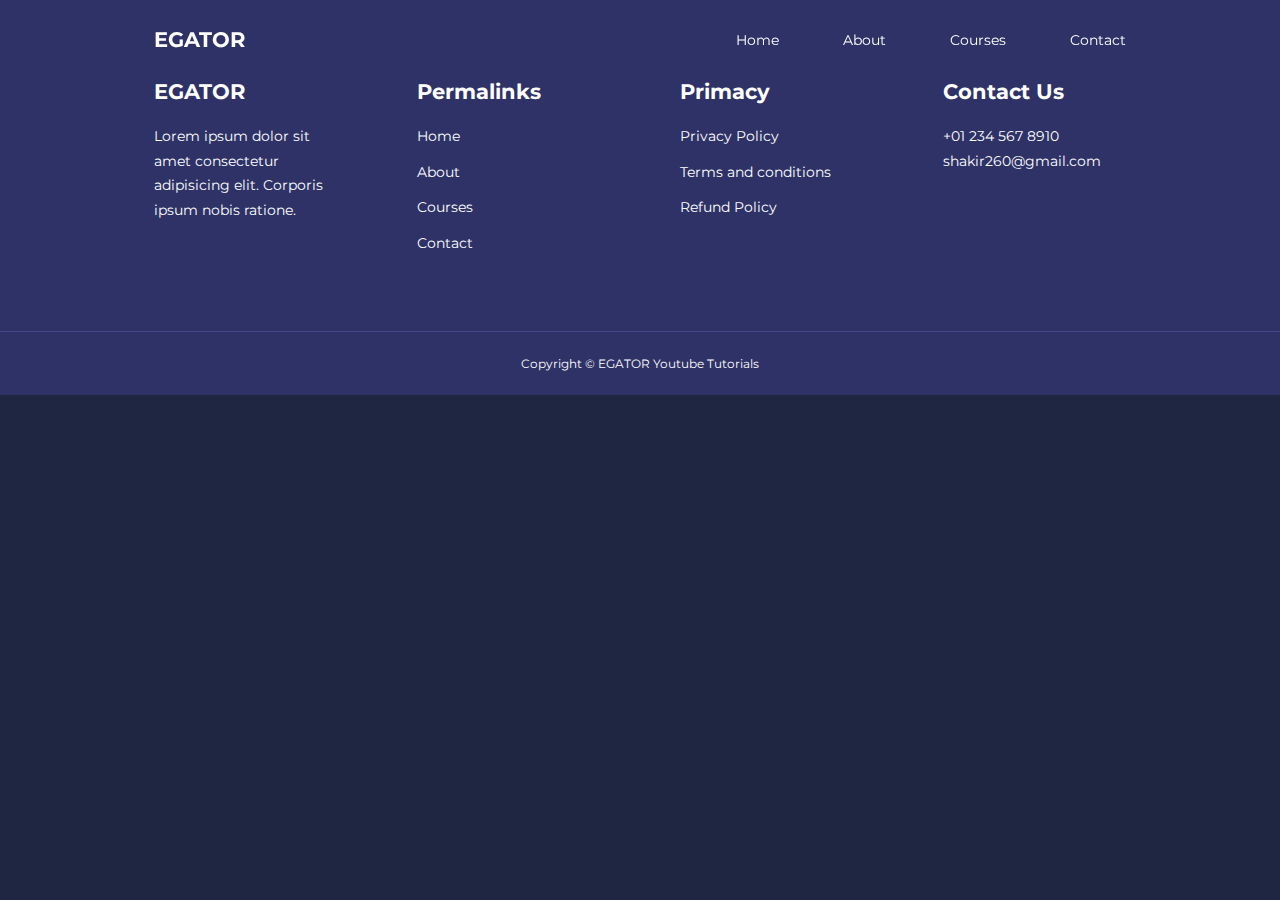
==== about.html @ 7351d36e "Education_website" ====
<!DOCTYPE html>
<html lang="en">
<head>
    <meta charset="UTF-8">
    <meta name="viewport" content="width=device-width, initial-scale=1.0">
    <title>Responsive Multipage Education Website Using HTML, CSS & JavaScript</title>

    <!-- custom css link -->
    <link rel="stylesheet" href="./css/style.css">

    <!-- ICONSCOUT CDN -->
    <link rel="stylesheet" href="https://unicons.iconscout.com/release/v4.0.8/css/line.css">
    
    <!-- Google fonts link -->
    <link rel="preconnect" href="https://fonts.googleapis.com">
    <link rel="preconnect" href="https://fonts.gstatic.com" crossorigin>
    <link href="https://fonts.googleapis.com/css2?family=Montserrat:wght@100..900&display=swap" rel="stylesheet">

</head>
<body>

    <!-- Navbar -->
    <nav>
        <div class="container nav__container">
            <a href="index.html"><h4>EGATOR</h4></a>
            <ul class="nav__menu">
                <li><a href="index.html">Home</a></li>
                <li><a href="about.html">About</a></li>
                <li><a href="courses.html">Courses</a></li>
                <li><a href="contact.html">Contact</a></li>
            </ul>
            <button id="open-menu-btn"><i class="uil uil-bars"></i></button>
            <button id="close-menu-btn"><i class="uil uil-multiply"></i></button>
        </div>
    </nav>


    <!-- Footer -->
    <footer>
        <div class="container footer__container">
            <div class="footer__1">
                <a href="index.html" class="footer__logo"><h4>EGATOR</h4></a>
                <p>
                    Lorem ipsum dolor sit amet consectetur adipisicing elit. Corporis ipsum nobis ratione.
                </p>
            </div>

            <div class="footer__2">
                <h4>Permalinks</h4>
                <ul class="permalinks">
                    <li><a href="index.html">Home</a></li>
                    <li><a href="about.html">About</a></li>
                    <li><a href="courses.html">Courses</a></li>
                    <li><a href="contact.html">Contact</a></li>
                </ul>
            </div>

            <div class="footer__3">
                <h4>Primacy</h4>
                <ul class="privacy">
                    <li><a href="#">Privacy Policy</a></li>
                    <li><a href="#">Terms and conditions</a></li>
                    <li><a href="#">Refund Policy</a></li>
                </ul>
            </div>

            <div class="footer__4">
                <h4>Contact Us</h4>
                <div>
                    <p>+01 234 567 8910</p>
                    <p>shakir260@gmail.com</p>
                </div>

                <ul class="footer__socials">
                    <li>
                        <a href="#"><i class="uil uil-facebook-f"></i></a>
                    </li>
                    <li>
                        <a href="#"><i class="uil uil-instagram-alt"></i></a>
                    </li>
                    <li>
                        <a href="#"><i class="uil uil-twitter"></i></a>
                    </li>
                    <li>
                        <a href="#"><i class="uil uil-linkedin-alt"></i></a>
                    </li>
                </ul>
            </div>
        </div>
        <div class="footer__copyright">
            <small>Copyright &copy; EGATOR Youtube Tutorials</small>
        </div>
    </footer>


    <!-- custom javascript link -->
    <script src="script.js"></script>

</body>
</html>
---- css/style.css ----
*{
    margin: 0;
    padding: 0;
    border: 0;
    outline: 0;
    text-decoration: none;
    list-style: none;
    box-sizing: border-box;
}

:root{
    --color-primary: #6c63ff;
    --color-success: #00bf8e;
    --color-warning: #f7c94b;
    --color-danger: #f75842;
    --color-danger-variant: rgba(247, 88, 66, 0.4);
    --color-white: #fff;
    --color-light: rgba(255, 255, 255, 0.7);
    --color-black: #000;
    --color-bg: #1f2641;
    --color-bg1: #2e3267;
    --color-bg2: #424890;

    --container-width-lg: 76%;   
    --container-width-md: 90%;   
    --container-width-sm: 94%;   

    --transition: all 400ms ease;
}

body{
    font-family: "Montserrat", sans-serif;
    line-height: 1.7;
    color: var(--color-white);
    background: var(--color-bg);
}

.container{
    width: var(--container-width-lg);
    margin: 0 auto;
}

section{
    padding: 6rem 0;
}

section h2{
    text-align: center;
    margin-bottom: 4rem;
}

h1,
h2,
h3,
h4,
h5{
   line-height: 1.2;
}

h1{
    font-size: 2.4rem;
}

h2{
    font-size: 2rem;
}

h3{
    font-size: 1.6rem;
}

h4{
    font-size: 1.3rem;
}

a{
    color: var(--color-white);
}

img{
    width: 100%;
    display: block;
    object-fit: cover;
}

.btn{
    display: inline-block;
    background: var(--color-white);
    color: var(--color-black);
    padding: 1rem 2rem;
    border: 1px solid transparent;
    font-weight: 500;
    transition: var(--transition);
}

.btn:hover{
    background: transparent;
    color: var(--color-white);
    border-color: var(--color-white);
}

.btn-primary{
    background: var(--color-danger);
    color: var(--color-white);
}


/* Navbar */
nav{
    background-color: transparent;
    width: 100vw;
    height: 5rem;
    position: fixed;
    top: 0;
    z-index: 11;
}

/* change navbar styles on scroll using javascript */
.window-scroll{
    background: var(--color-primary);
    box-shadow: 0 1rem 2rem rgba(0, 0, 0, 0.2);
}

.nav__container{
    height: 100%;
    display: flex;
    justify-content: space-between;
    align-items: center;
}

nav button{
    display: none;
}

.nav__menu{
    display: flex;
    align-items: center;
    gap: 4rem;
}

.nav__menu a{
    font-size: 0.9rem;
    transition: var(--transition);
}

.nav__menu a:hover{
    color: var(--color-bg2);
}


/* Header */
header{
    position: relative;
    top: 5rem;
    overflow: hidden;
    height: 70vh;
    margin-bottom: 5rem;
}

.header__container{
    display: grid;
    grid-template-columns: 1fr 1fr;
    align-items: center;
    gap: 5rem;
    height: 100%;
}

.header__left p{
    margin: 1rem 0 2.4rem;
}


/* Categories */
.categories{
    background: var(--color-bg1);
    height: 32rem;
}

.categories h1{
    line-height: 1;
    margin-bottom: 3rem;
}

.categories__container{
    display: grid;
    grid-template-columns: 40% 60%;
}

.categories__left{
    margin-right: 2.5rem;
}

.categories__left p{
    margin: 1rem 0 3rem;
}

.categories__right{
    display: grid;
    grid-template-columns: repeat(3, 1fr);
    gap: 1.2rem;
}

.category{
    background: var(--color-bg2);
    padding: 2rem;
    border-radius: 2rem;
    transition: var(--transition);
}

.category:hover{
    box-shadow: 0 3rem 3rem rgba(0, 0, 0, 0.3);
    z-index: 1;
}

.category:nth-child(2) .category__icon{
    background: var(--color-danger);
}
.category:nth-child(3) .category__icon{
    background: var(--color-success);
}
.category:nth-child(4) .category__icon{
    background: var(--color-warning);
}
.category:nth-child(5) .category__icon{
    background: var(--color-success);
}

.category__icon{
    background: var(--color-primary);
    padding: 0.7rem;
    border-radius: 0.9rem;
}

.category h5{
    margin: 2rem 0 1rem;
}

.category p{
    font-size: 0.85rem;
}


/* Popular Courses */
.courses{
    margin-top: 10rem;
}

.courses__container{
    display: grid;
    grid-template-columns: repeat(3, 1fr);
    gap: 2rem;
}

.course{
    background: var(--color-bg1);
    text-align: center;
    border: 1px solid transparent;
    transition: var(--transition);
}

.course:hover{
    background: transparent;
    border-color: var(--color-primary);
}

.course__info{
    padding: 2rem;
}

.course__info p{
    margin: 1.2rem 0 2rem;
    font-size: 0.9rem;
}


/* FAQs */
.faqs{
    background: var(--color-bg1);
    box-shadow: inset 0 0 3rem rgba(0, 0, 0, 0.5);
}

.faqs__container{
    display: grid;
    grid-template-columns: 1fr 1fr;
    gap: 1rem;
}

.faq{
    padding: 2rem;
    display: flex;
    align-items: center;
    gap: 1.4rem;
    height: fit-content;
    background: var(--color-primary);
    cursor: pointer;
}

.faq h4{
    font-size: 1rem;
    line-height: 2.2;
}

.faq_icon{
    align-self: flex-start;
    font-size: 1.2rem;
}

.faq p{
    margin-top: 0.8rem;
    display: none;
}

.faq.open p{
    display: block;
}


/* Testimonials */
.testimonials__container{
    overflow-x: hidden;
    position: relative;
    margin-bottom: 5rem;
}

.testimonial{
    padding-top: 2rem;
}

.avatar{
    width: 6rem;
    height: 6rem;
    border-radius: 50%;
    overflow: hidden;
    margin: 0 auto 1rem;
    border: 1rem solid var(--color-bg1);
}

.testimonial__info{
    text-align: center;
}

.testimonial__body{
    background: var(--color-primary);
    padding: 2rem;
    margin-top: 3rem;
    position: relative;
}

.testimonial__body::before{
    content: "";
    display: block;
    background: linear-gradient(135deg, transparent, var(--color-primary), var(--color-primary), var(--color-primary));
    width: 3rem;
    height: 3rem;
    position: absolute;
    left: 50%;
    top: -1.5rem;
    transform: rotate(45deg);
}


/* Footer */
footer{
    background: var(--color-bg1);
    padding-top: 5rem;
    font-size: 0.9rem;
}

.footer__container{
    display: grid;
    grid-template-columns: repeat(4, 1fr);
    gap: 5rem;
}

.footer__container > div h4{
    margin-bottom: 1.2rem;
}

.footer__1 p{
    margin: 0 0 2rem;
}

footer ul li{
    margin-bottom: 0.7rem;
}

footer ul li a:hover{
    text-decoration: underline;
}

.footer__socials{
    display: flex;
    gap: 1rem;
    font-size: 1.2rem;
    margin-top: 2rem;
}

.footer__copyright{
    text-align: center;
    margin-top: 4rem;
    padding: 1.2rem 0;
    border-top: 1px solid var(--color-bg2);
}


/* Media Queries (Tablets) */
@media screen and (max-width: 1024px){
    .container{
        width: var(--container-width-md);
    }

    h1{
        font-size: 2.2rem;
    }

    h2{
        font-size: 1.7rem;
    }

    h3{
        font-size: 1.4rem;
    }

    h4{
        font-size: 1.2rem;
    }

    /* Navbar */
    nav button{
        display: inline-block;
        background: transparent;
        font-size: 1.8rem;
        color: var(--color-white);
        cursor: pointer;
    }

    nav button#close-menu-btn{
        display: none;
    }

    .nav__menu{
        position: fixed;
        top: 5rem;
        right: 5%;
        height: fit-content;
        width: 18rem;
        flex-direction: column;
        gap: 0;
        display: none;
    }

    .nav__menu li{
        width: 100%;
        height: 5.8rem;
        animation: animateNavItems 400ms linear forwards;
        transform-origin: top right;
        opacity: 0;
    }

    .nav__menu li:nth-child(2){
        animation-delay: 200ms;
    }
    .nav__menu li:nth-child(3){
        animation-delay: 400ms;
    }
    .nav__menu li:nth-child(4){
        animation-delay: 600ms;
    }

    @keyframes animateNavItems {    
        0%{
            transform: rotateZ(-90deg) rotateX(90deg) scale(0.1);
        }    
        100%{
            transform: rotateZ(0) rotateX() scale(1);
            opacity: 1;
        }
    }

    .nav__menu li a{
        background: var(--color-primary);
        box-shadow: -4rem 6rem 10rem rgba(0, 0, 0, 0.6);
        width: 100%;
        height: 100%;
        display: grid;
        place-items: center;
    }

    .nav__menu li a:hover{
        background: var(--color-bg2);
        color: var(--color-white);
    }

    /* Header */
    header{
        height: 52vh;
        margin-bottom: 4rem;
    }

    .header__container{
        gap: 0;
        padding-bottom: 3rem;
    }

    /* Categories */
    .categories{
        height: auto;
    }

    .categories__container{
        grid-template-columns: 1fr;
        gap: 3rem;
    }

    .categories__left{
        margin-right: 0;
    }

    /* Popular Courses */
    .courses{
        margin-top: 0;
    }

    .courses__container{
        grid-template-columns: 1fr 1fr;
    }

    /* Popular Courses */
    .faqs__container{
        grid-template-columns: 1fr;
    }

    .faq{
        padding: 1.5rem;
    }

    /* Footer */
    .footer__container{
        grid-template-columns: 1fr 1fr;
    }
}

/* Media Queries (Phones) */
@media screen and (max-width: 600px){
    .container{
        width: var(--container-width-sm);
    }

    /* Navbar */
    .nav__menu{
        right: 3%;
    }

    /* Header */
    header{
        height: 100vh;
    }
    
    .header__container{
        grid-template-columns: 1fr;
        text-align: center;
        margin-top: 0;
    }

    .header__left p{
        margin-bottom: 1.3rem;
    }

    /* Categories */
    .categories__right{
        grid-template-columns: 1fr 1fr;
        gap: 0.7rem;
    }

    .category{
        padding: 1rem;
        border-radius: 1rem;
    }

    .category__icon{
        margin-top: 4px;
        display: inline-block;
    }

    /* Popular Courses */
    .courses__container{
        grid-template-columns: 1fr;
    }

    /* Testimonials */
    .testimonial__body{
        padding: 1.2rem;
    }

    /* Footer */
    .footer__container{
        grid-template-columns: 1fr;
        text-align: center;
        gap: 2rem;
    }

    .footer__1 p{
        margin: 1rem auto;
    }

    .footer__socials{
        justify-content: center;
    }
}
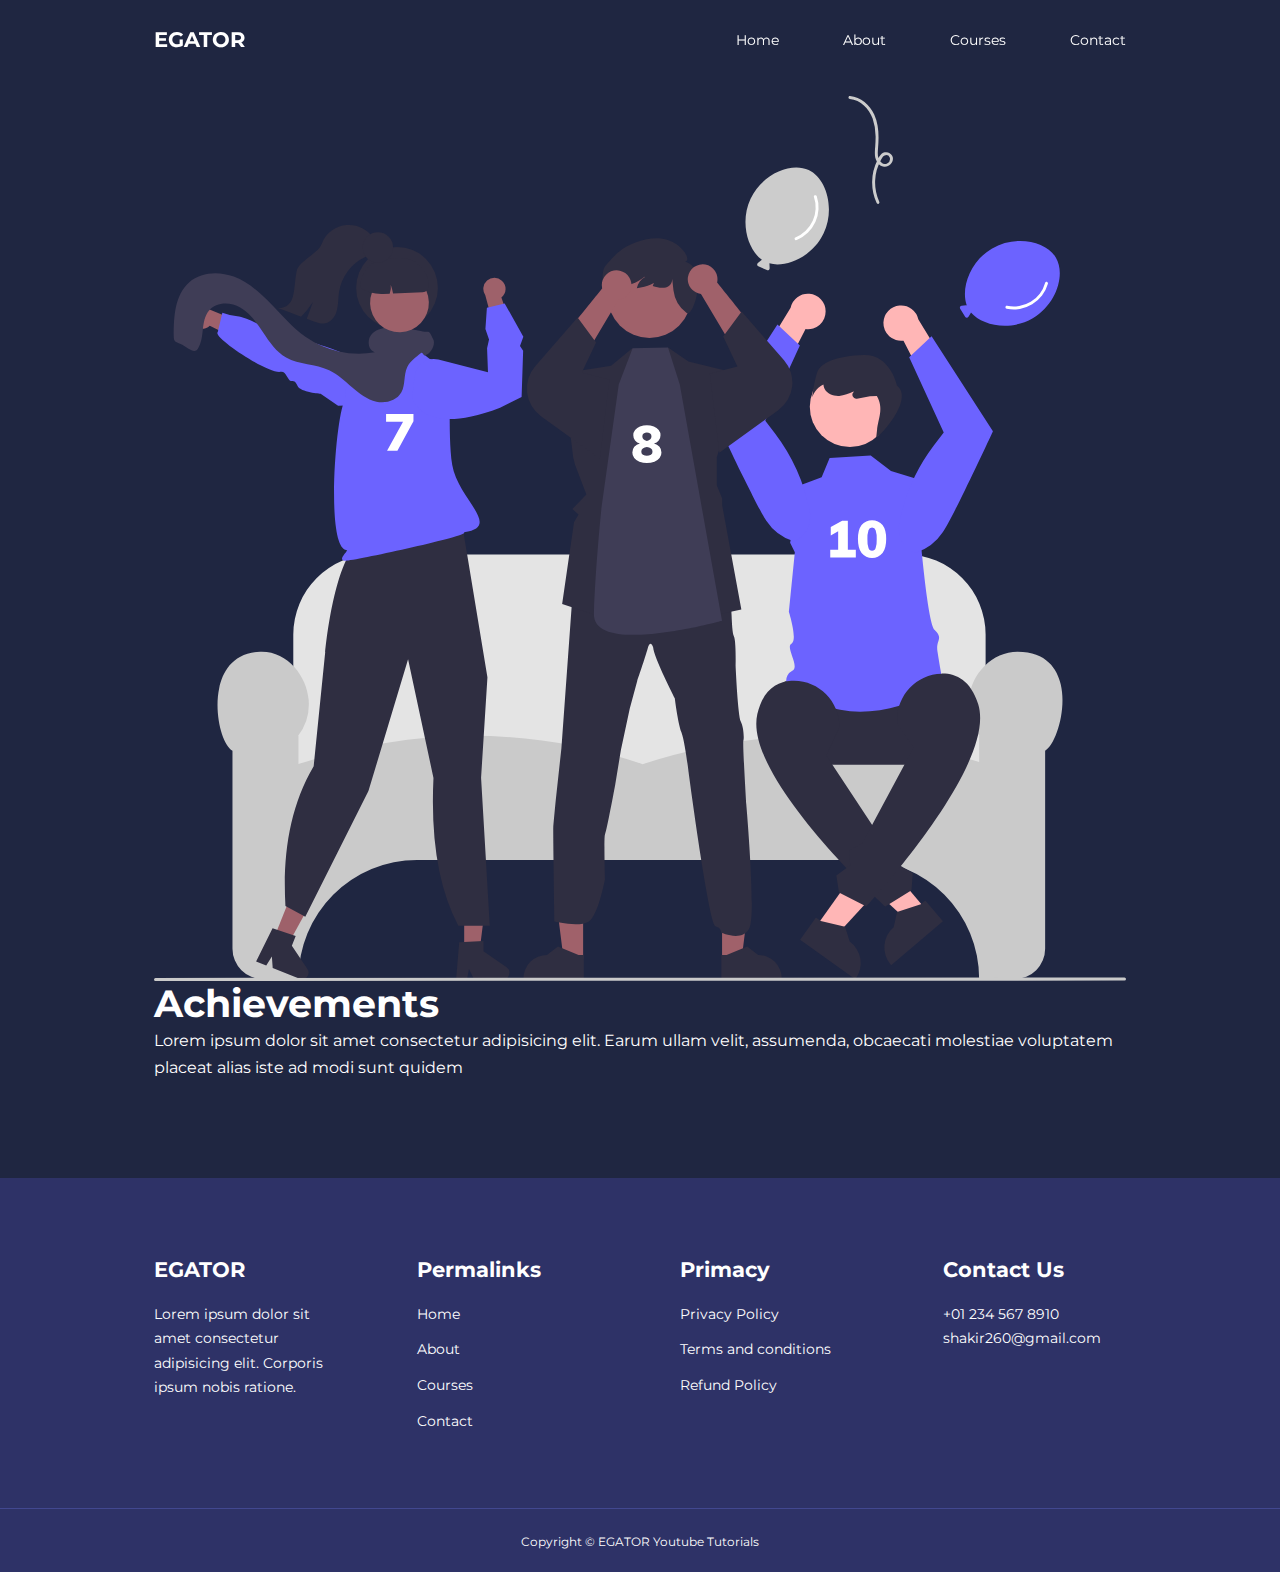
==== commit 4f22b1e7: "Education_website" ====
--- a/about.html
+++ b/about.html
@@ -34,6 +34,24 @@
         </div>
     </nav>
 
+    <!-- About-Achievements -->
+    <section class="about__achievements">
+        <div class="container about__achievements-container">
+            <div class="about__achievements-left">
+                <img src="./images/about achievements.svg">
+            </div>
+
+            <div class="about__achievements-right">
+                <h1>Achievements</h1>
+                <p>
+                    Lorem ipsum dolor sit amet consectetur adipisicing
+                    elit. Earum ullam velit, assumenda, obcaecati
+                    molestiae voluptatem placeat alias iste ad modi sunt
+                    quidem
+                </p>
+            </div>
+        </div>
+    </section>
 
     <!-- Footer -->
     <footer>
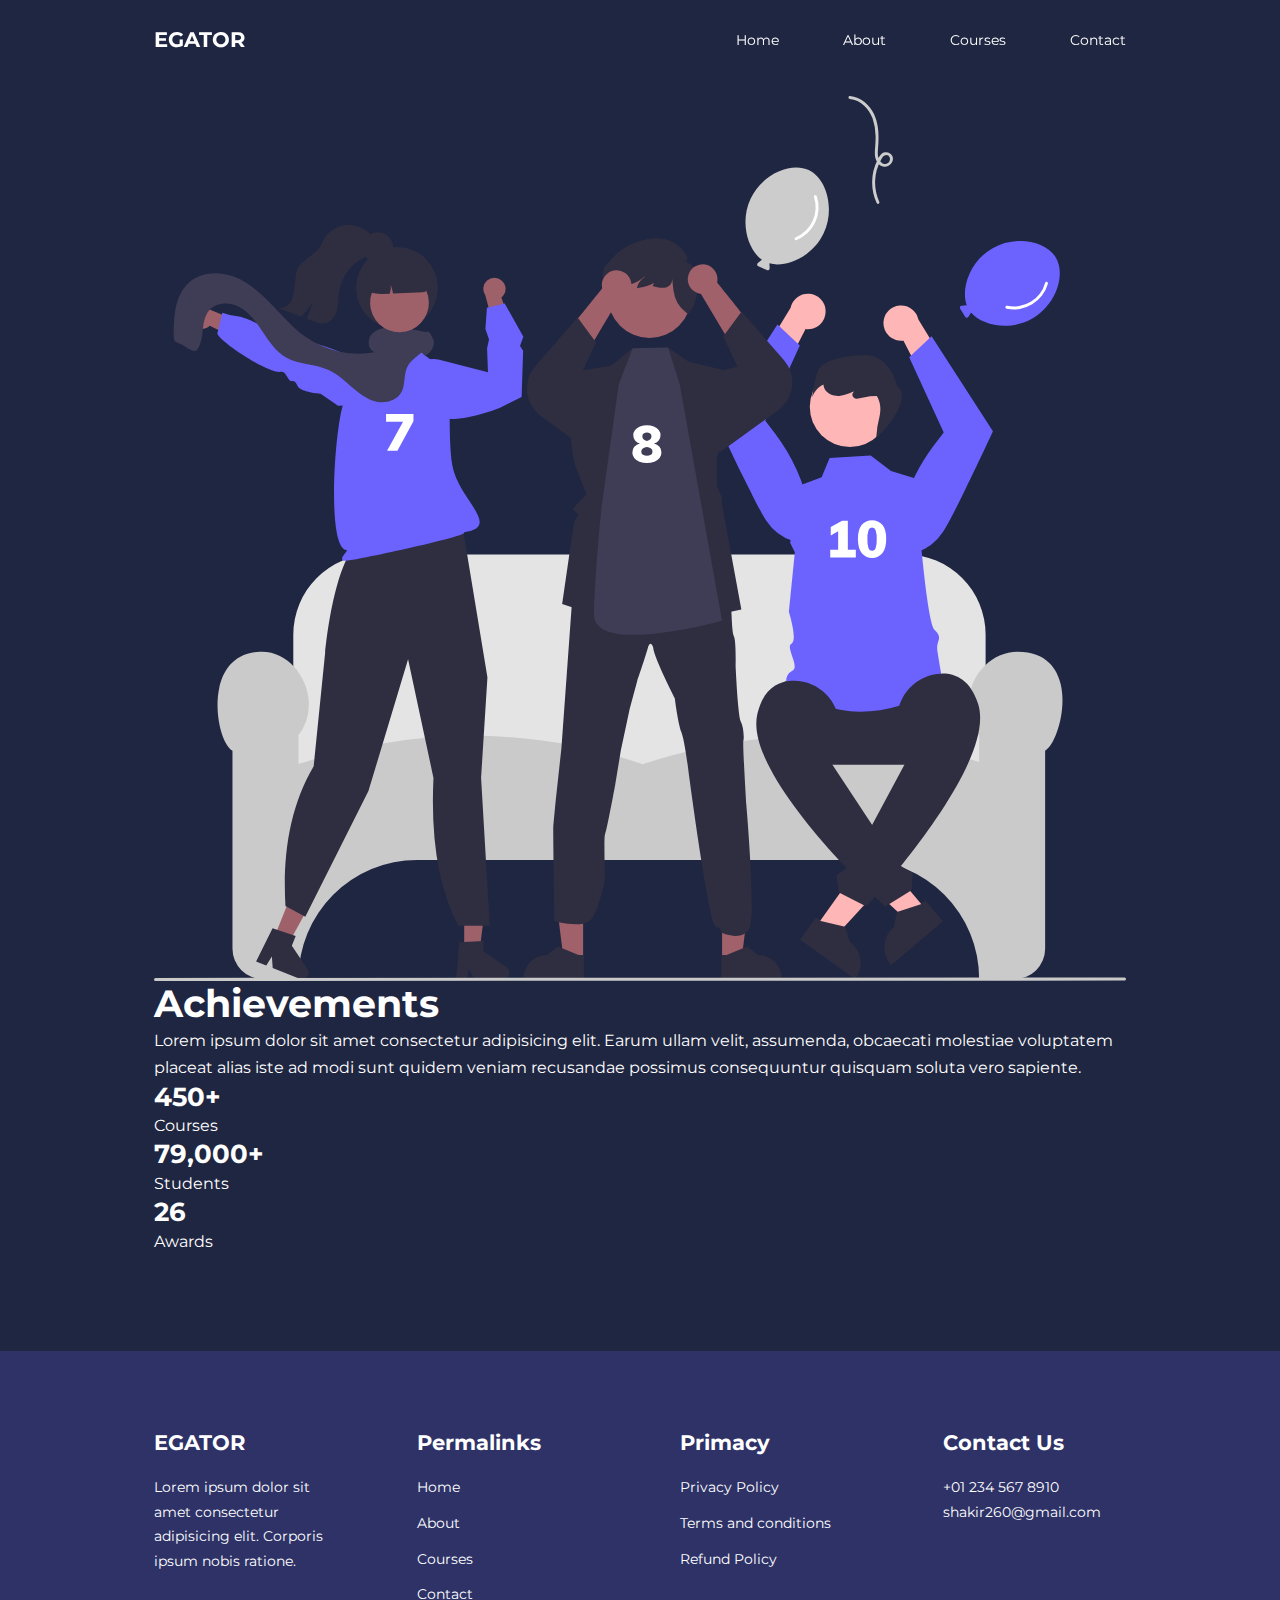
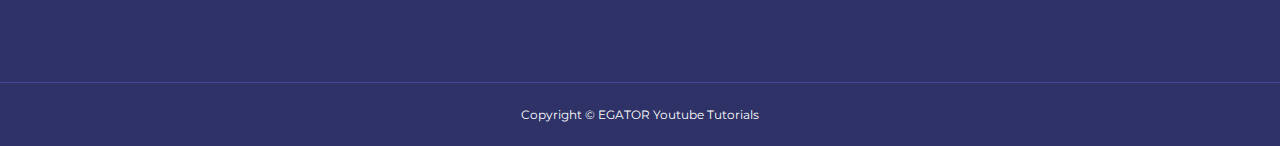
==== commit a6b42cb2: "Education_website" ====
--- a/about.html
+++ b/about.html
@@ -47,8 +47,34 @@
                     Lorem ipsum dolor sit amet consectetur adipisicing
                     elit. Earum ullam velit, assumenda, obcaecati
                     molestiae voluptatem placeat alias iste ad modi sunt
-                    quidem
+                    quidem veniam recusandae possimus consequuntur
+                    quisquam soluta vero sapiente.
                 </p>
+                <div class="achievements__cards">
+                    <article class="achievement__card">
+                        <span class="achievement__icon">
+                            <i class="uil uil-video"></i>
+                        </span>
+                        <h3>450+</h3>
+                        <p>Courses</p>
+                    </article>
+
+                    <article class="achievement__card">
+                        <span class="achievement__icon">
+                            <i class="uil uil-users-alt"></i>
+                        </span>
+                        <h3>79,000+</h3>
+                        <p>Students</p>
+                    </article>
+
+                    <article class="achievement__card">
+                        <span class="achievement__icon">
+                            <i class="uil uil-trophy"></i>
+                        </span>
+                        <h3>26</h3>
+                        <p>Awards</p>
+                    </article>
+                </div>
             </div>
         </div>
     </section>
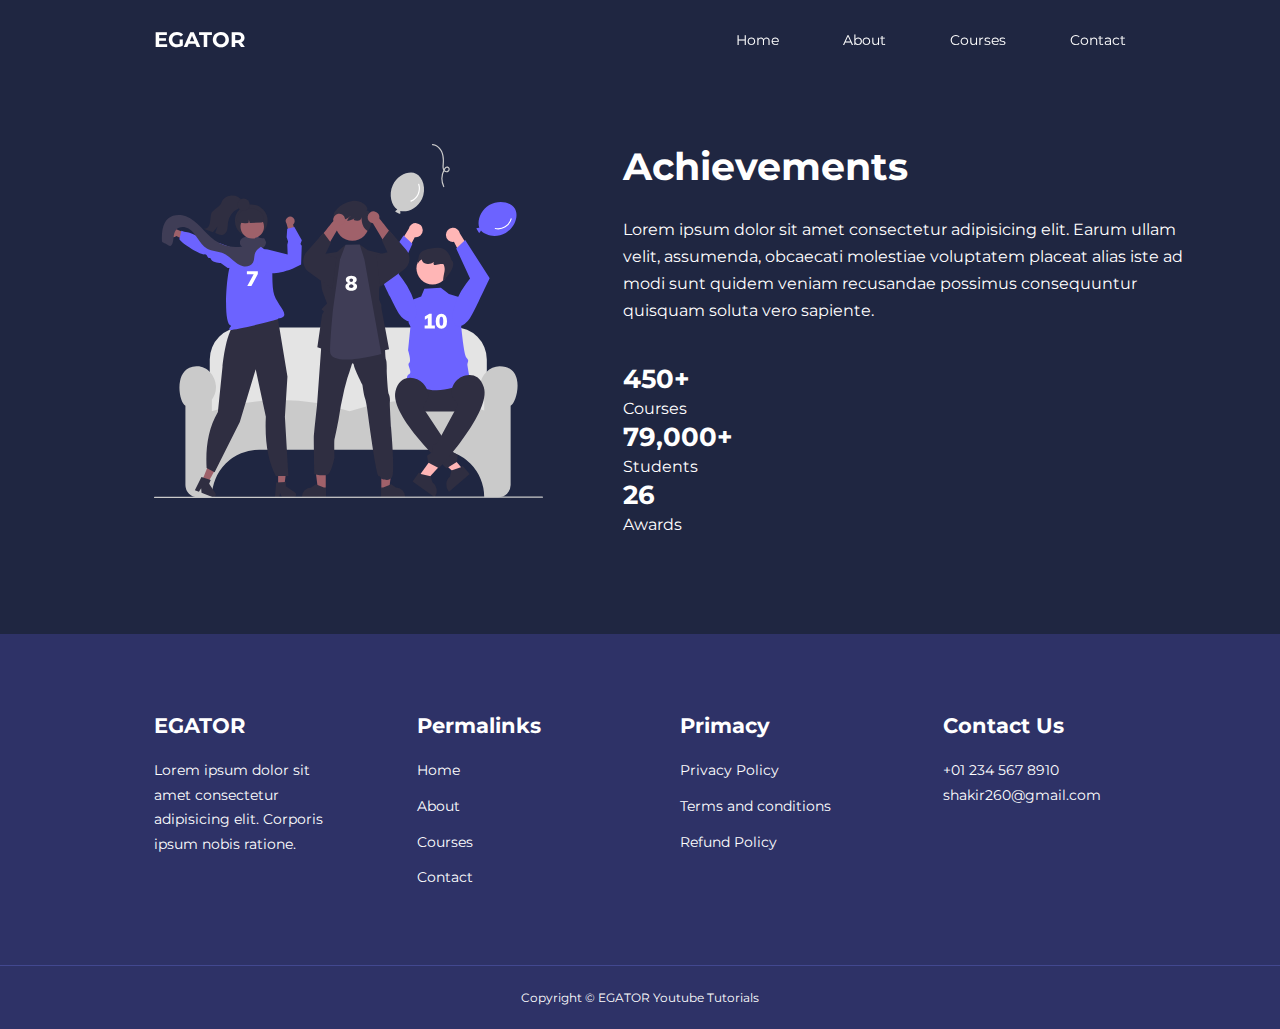
==== commit 15c86d2a: "Education_website" ====
--- a/about.html
+++ b/about.html
@@ -7,6 +7,7 @@
 
     <!-- custom css link -->
     <link rel="stylesheet" href="./css/style.css">
+    <link rel="stylesheet" href="./css/about.css">
 
     <!-- ICONSCOUT CDN -->
     <link rel="stylesheet" href="https://unicons.iconscout.com/release/v4.0.8/css/line.css">
--- a/css/about.css
+++ b/css/about.css
@@ -0,0 +1,12 @@
+/* Achievements */
+.about__achievements{
+    margin-top: 3rem;
+}
+.about__achievements-container{
+    display: grid;
+    grid-template-columns: 40% 60%;
+    gap: 5rem;
+}
+.about__achievements-right > p{
+    margin: 1.6rem 0 2.5rem;
+}
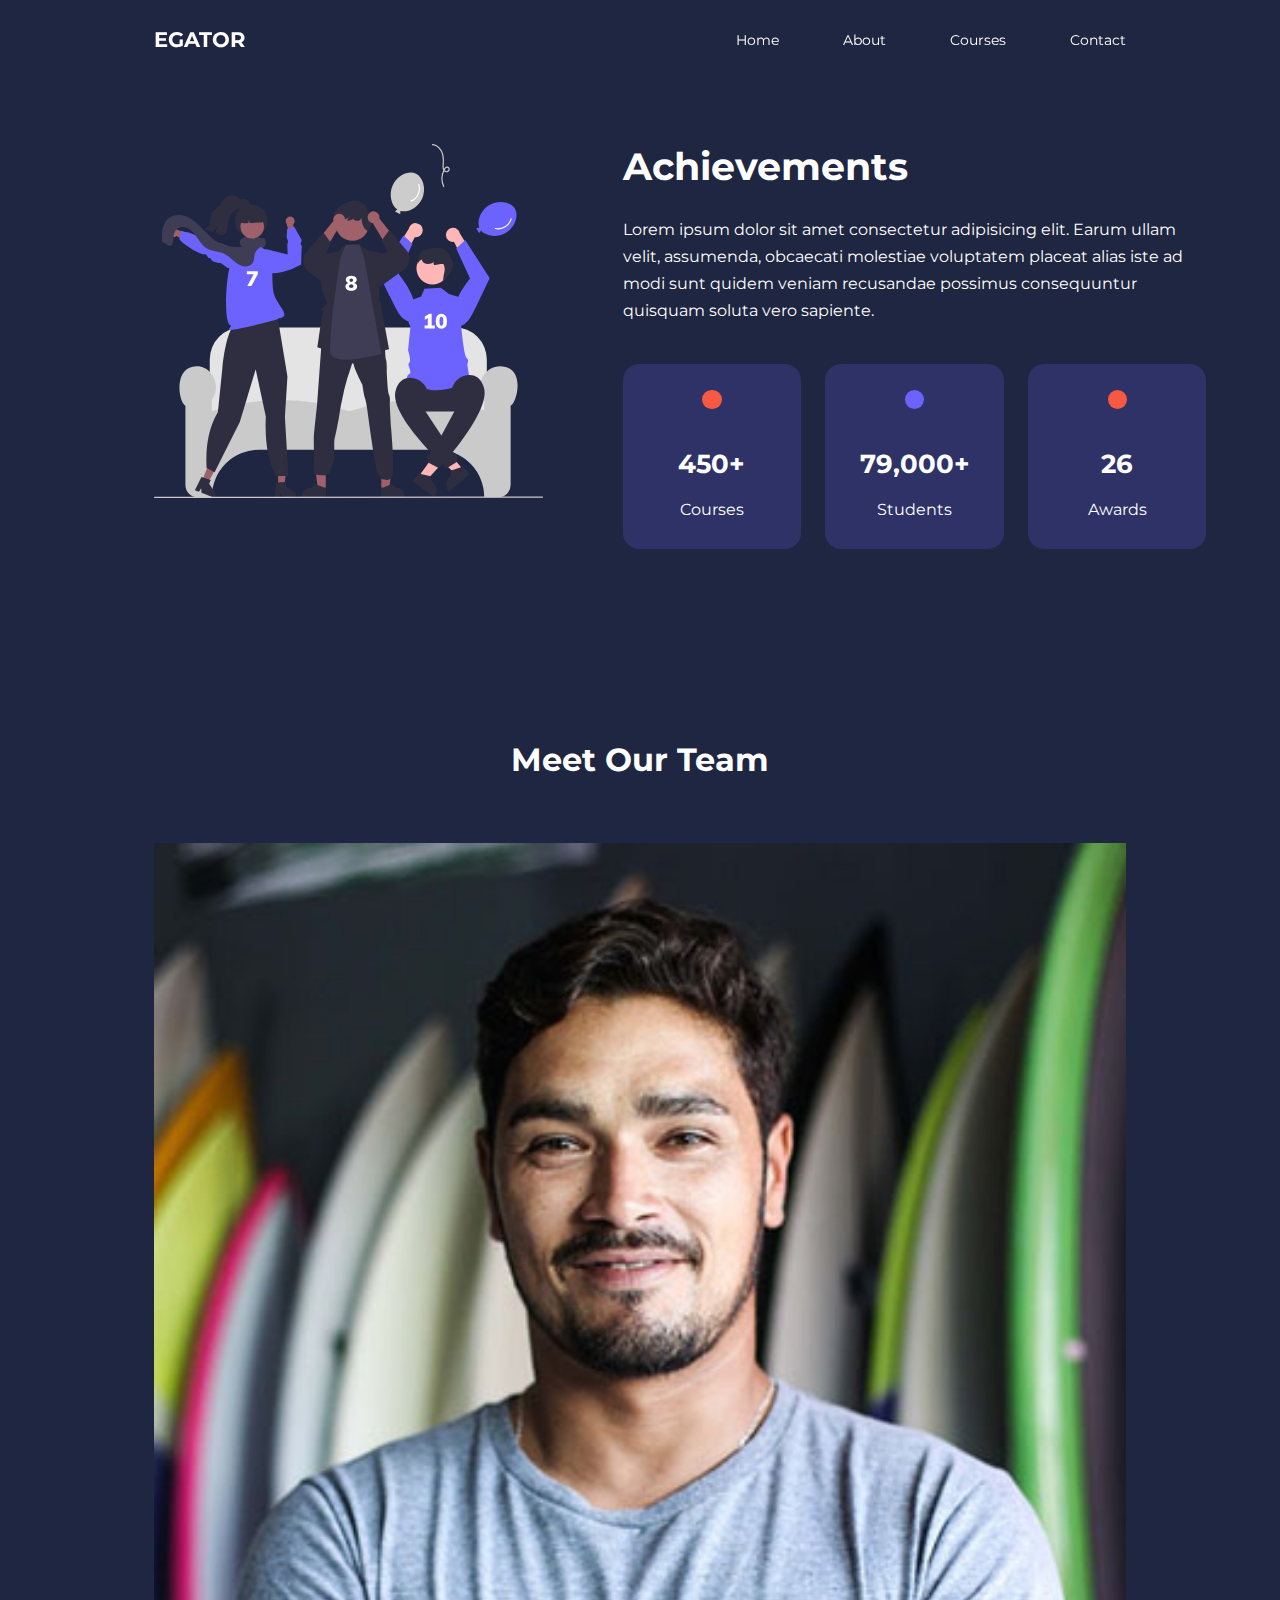
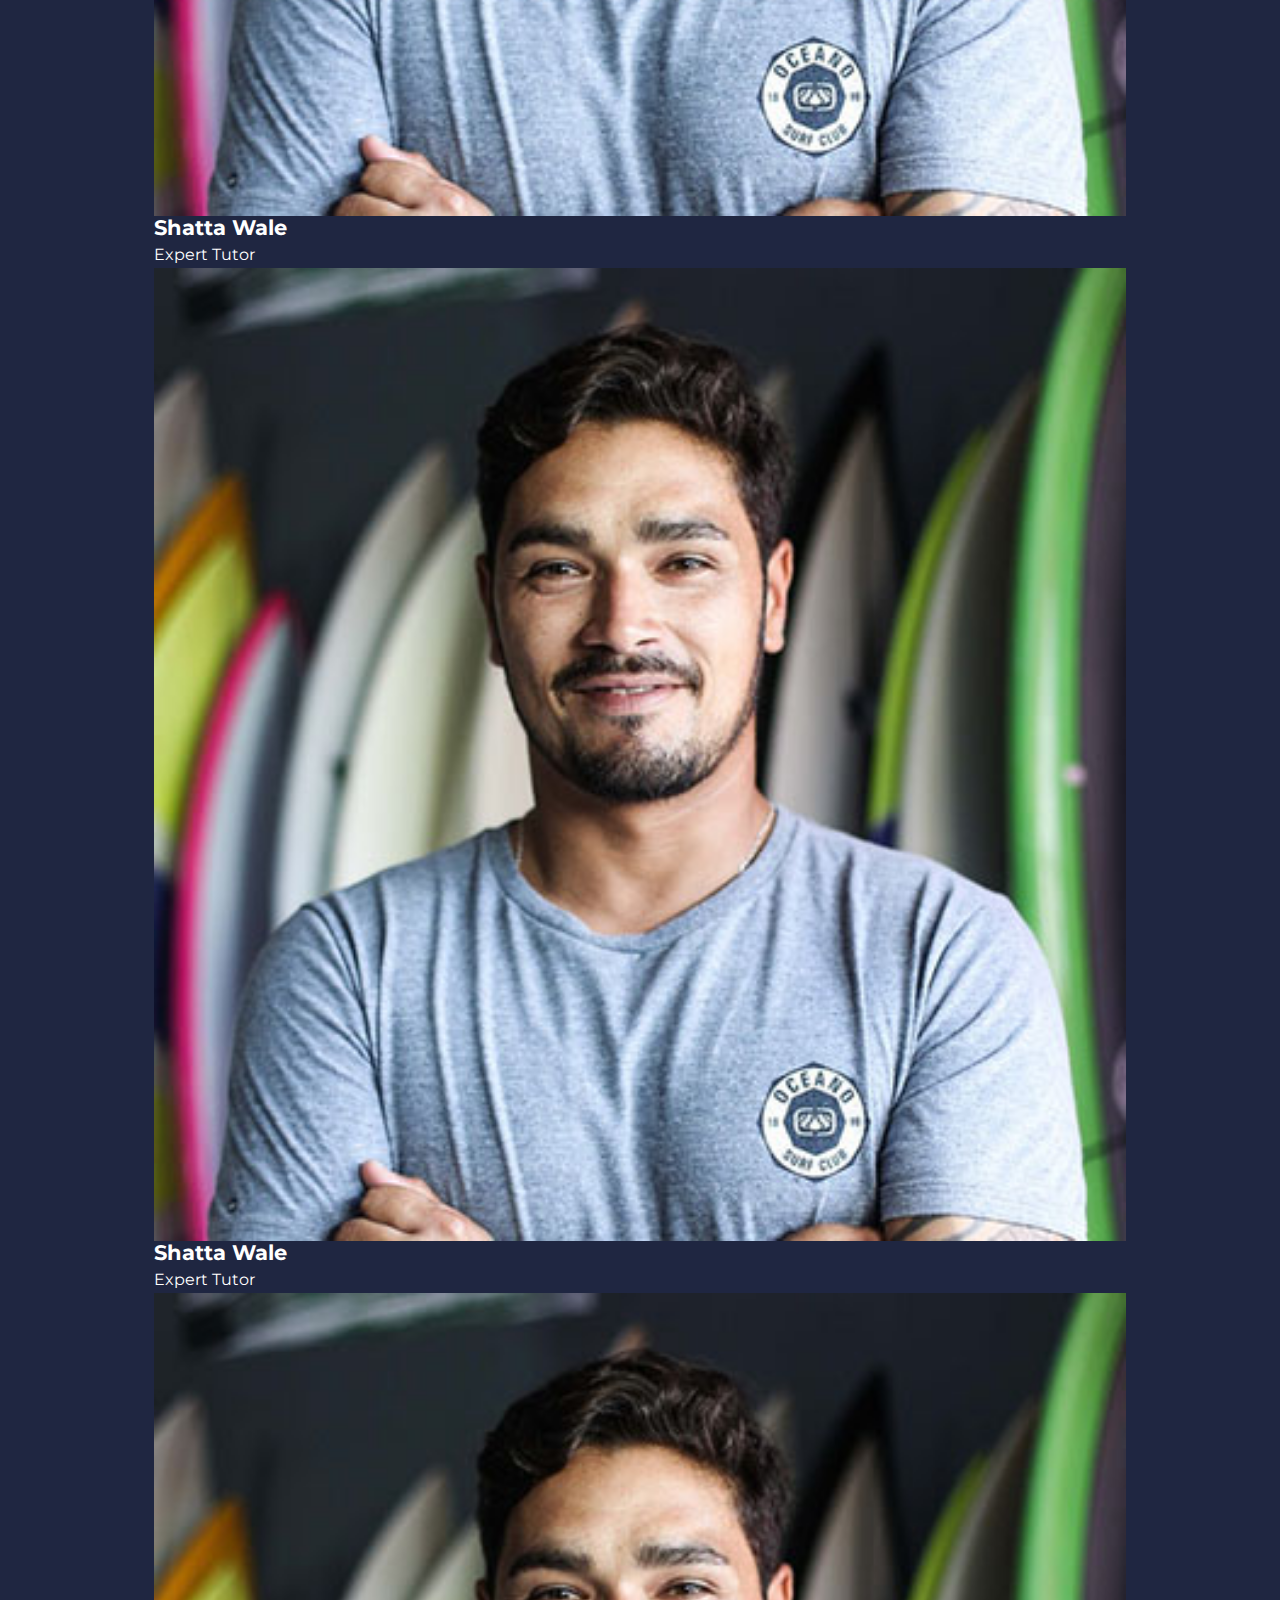
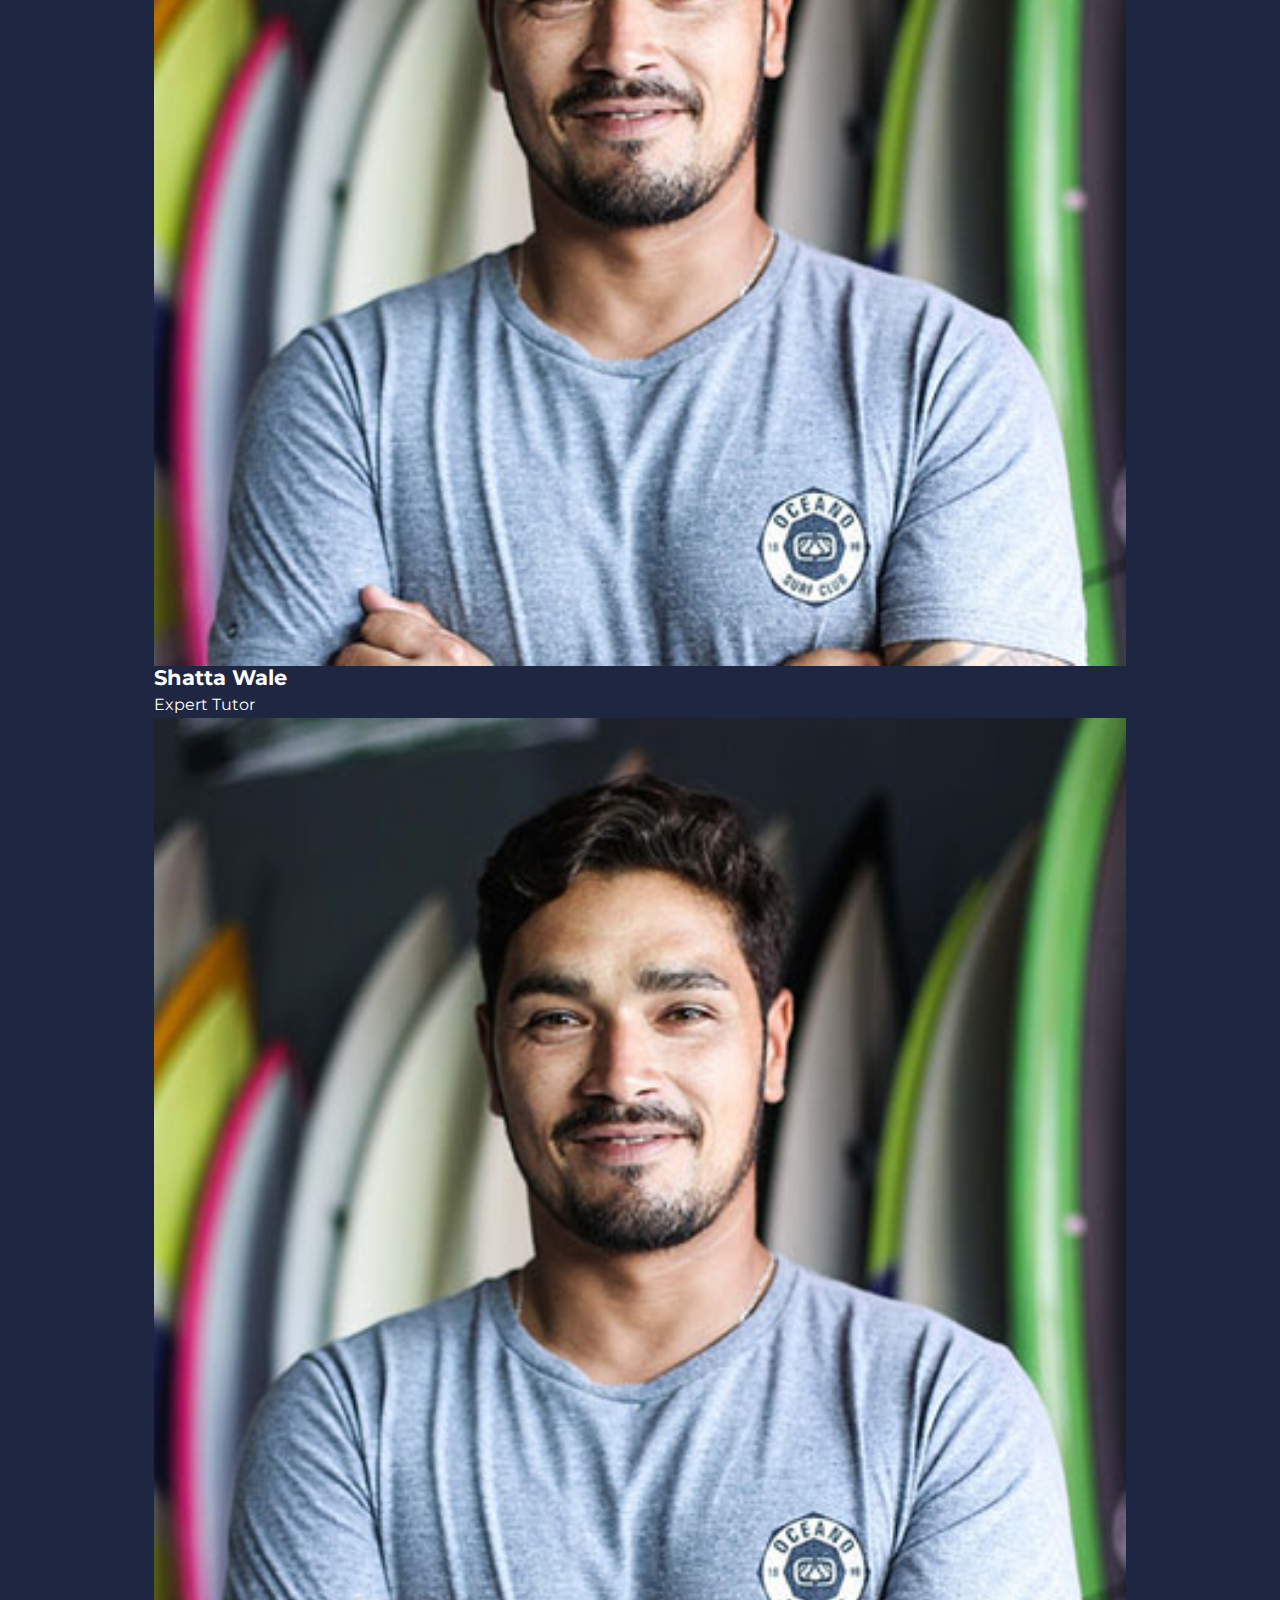
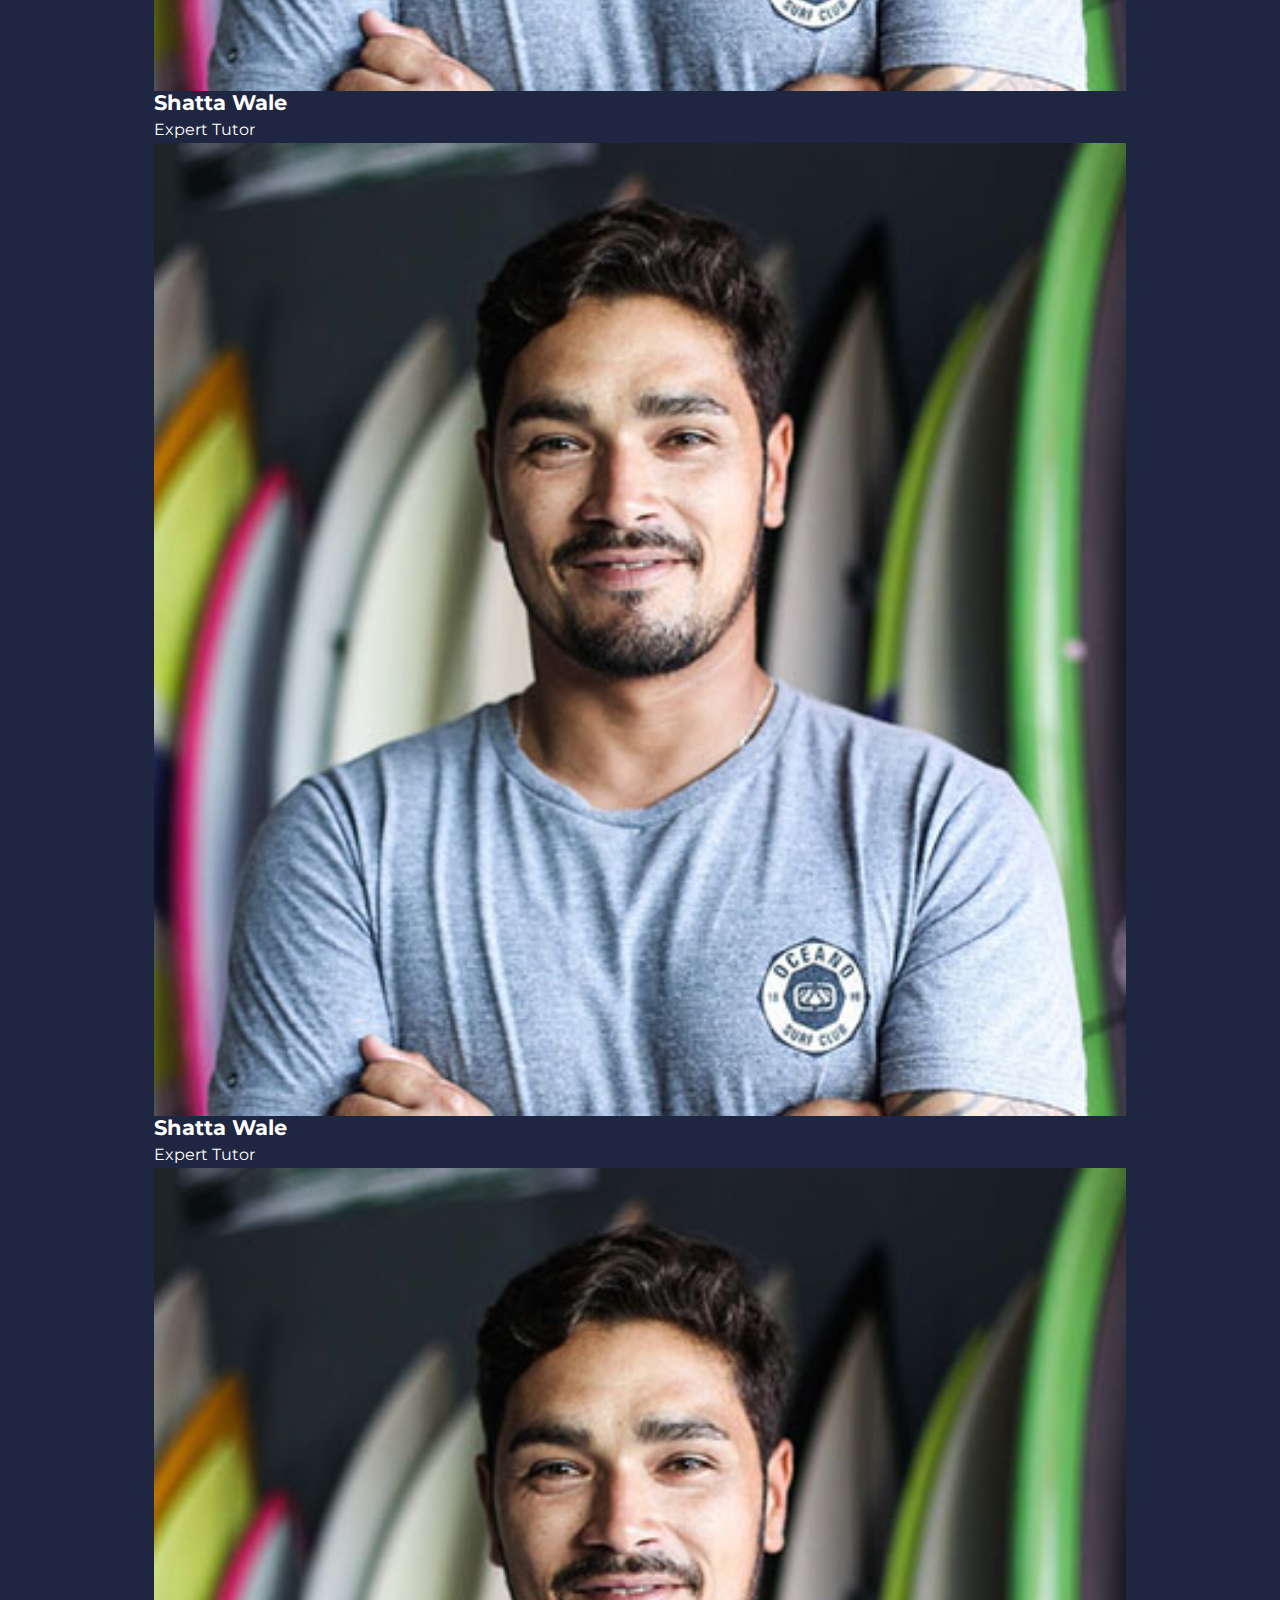
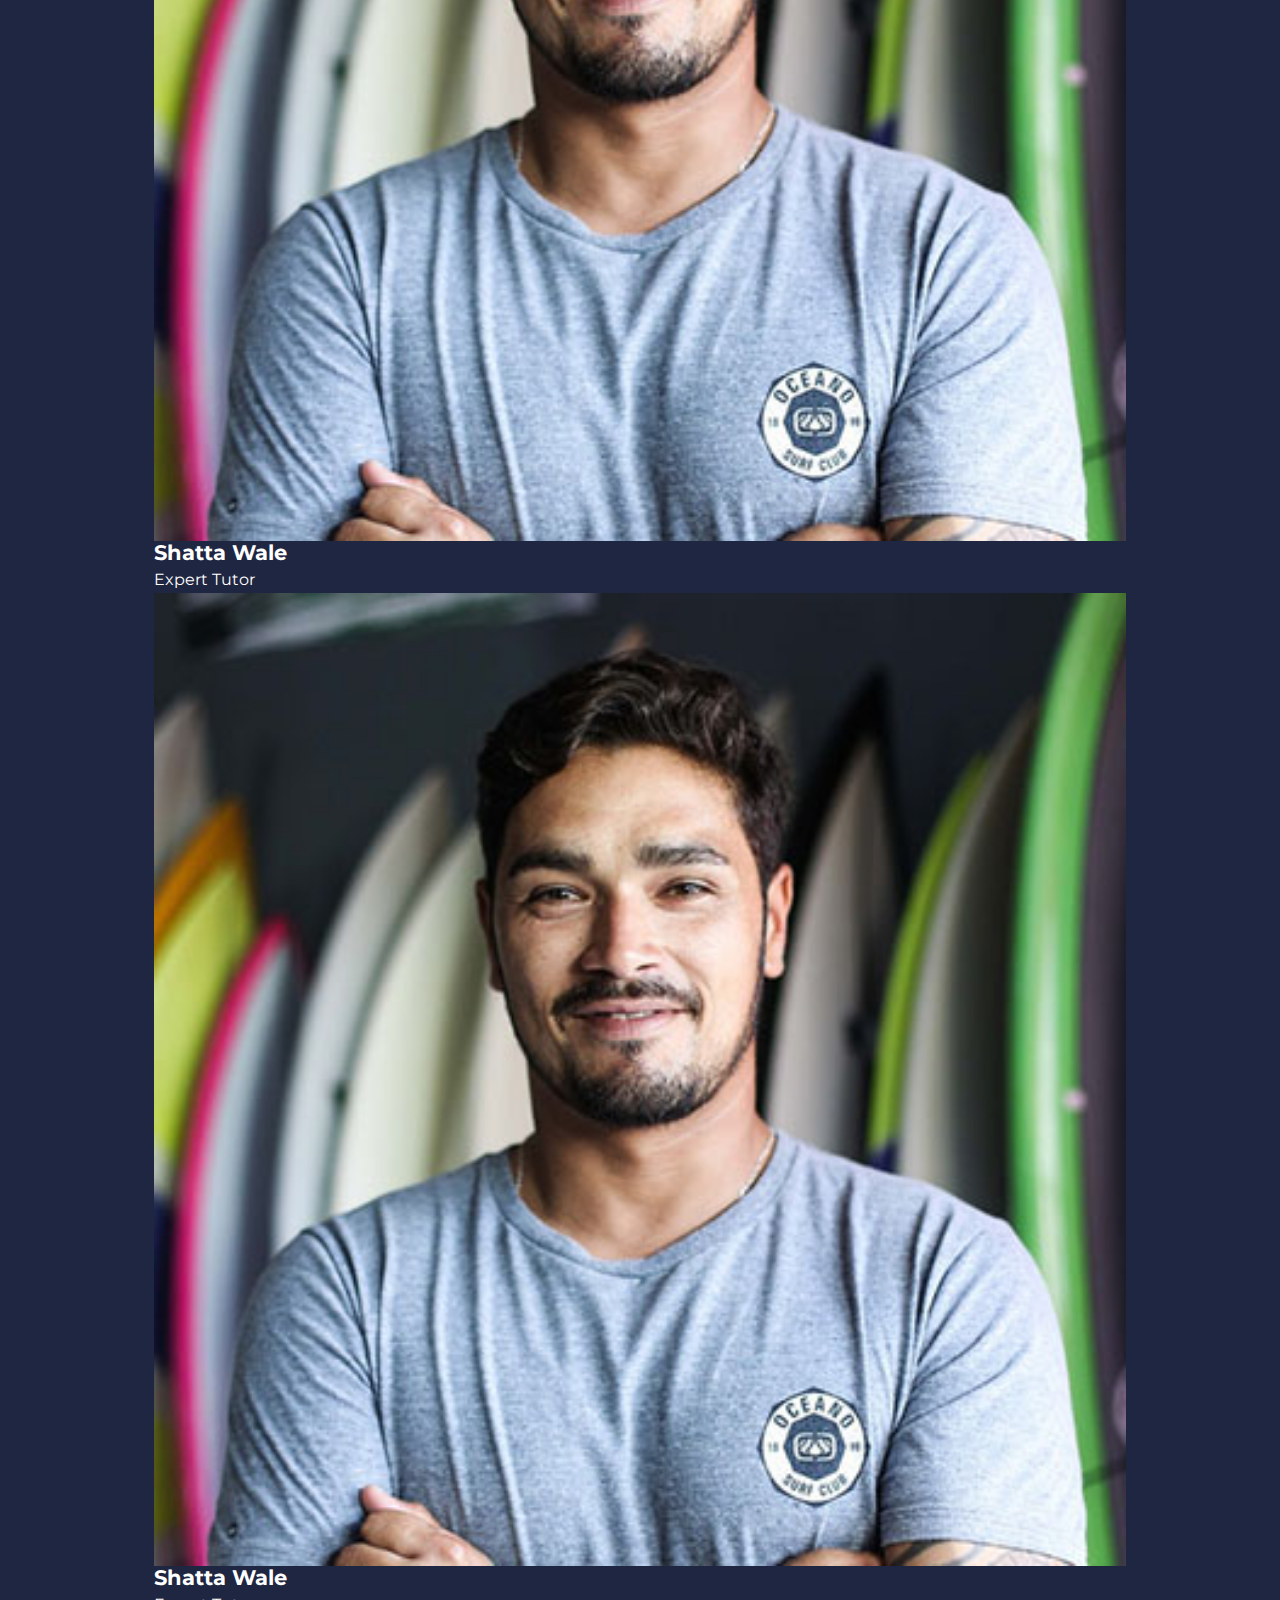
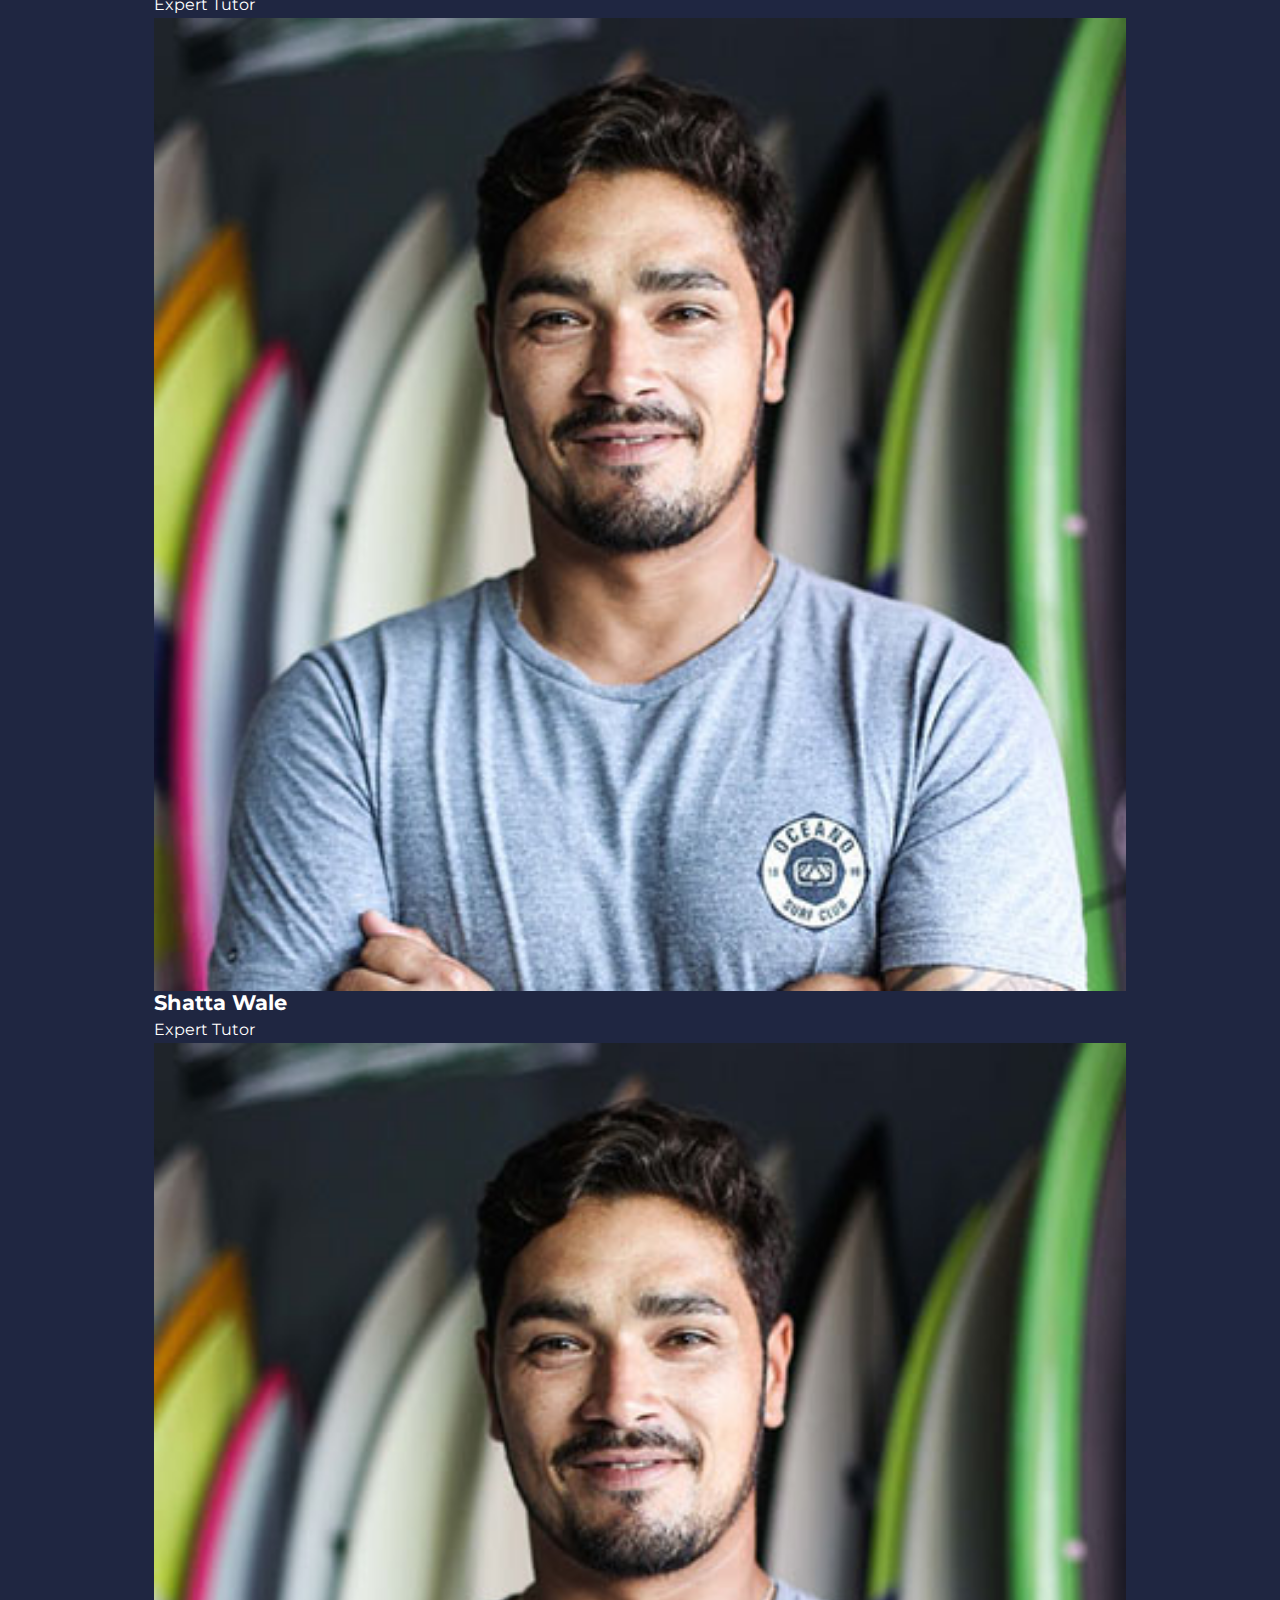
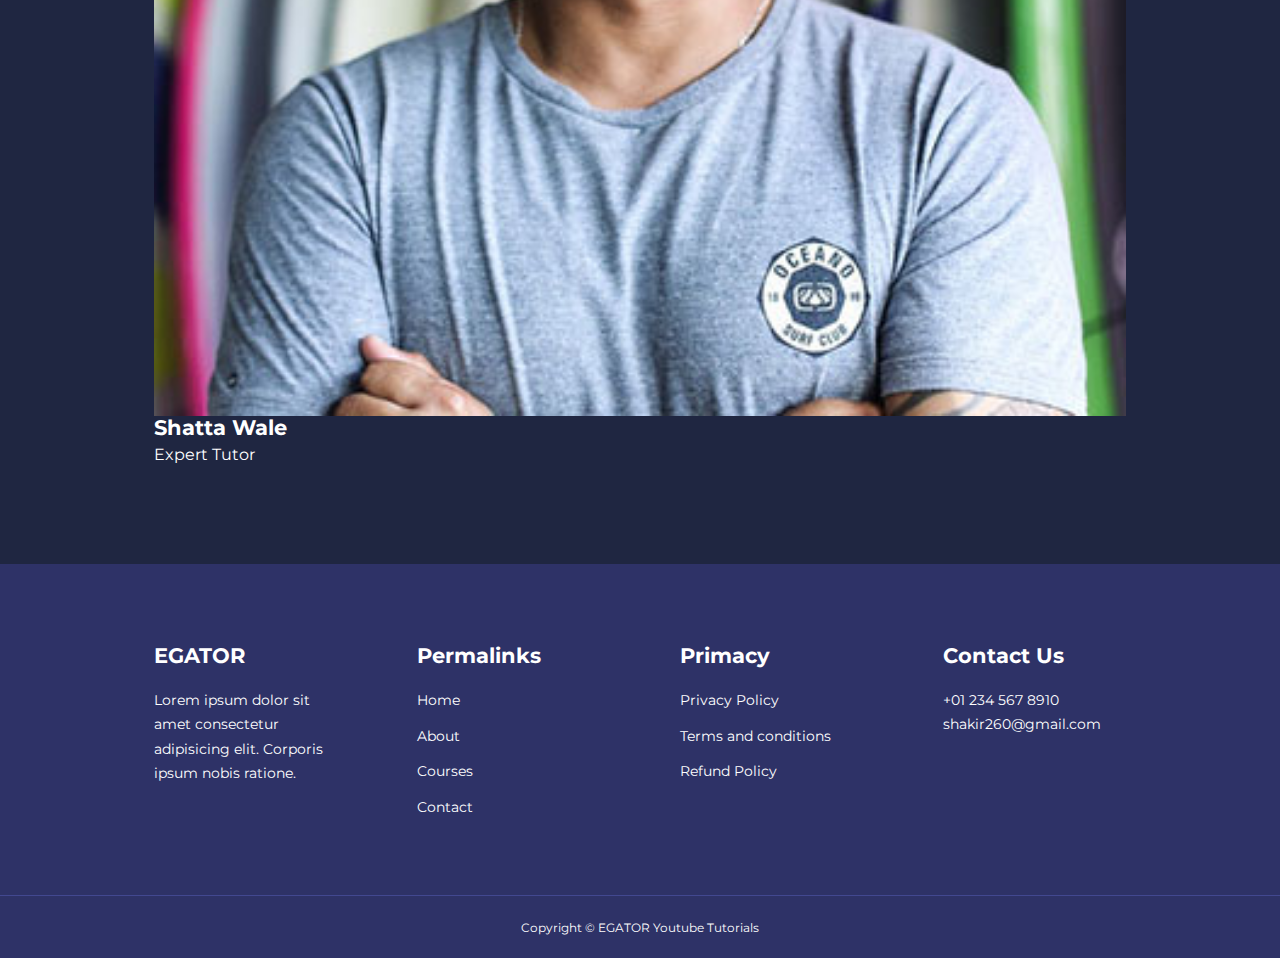
==== commit 02df68ff: "Education_website" ====
--- a/about.html
+++ b/about.html
@@ -80,6 +80,140 @@
         </div>
     </section>
 
+    <!-- Team -->
+    <section class="team">
+        <h2>Meet Our Team</h2>
+        <div class="container team__container">
+            <article class="team__member">
+                <div class="team__member-image">
+                    <img src="./images/tm1.jpg">
+                </div>
+                <div class="team__member-info">
+                    <h4>Shatta Wale</h4>
+                    <p>Expert Tutor</p>
+                </div>
+                <div class="team__member-socials">
+                    <a href="https://instagram.com" target="_blank"><i class="uil uil-instagram"></i></a>
+                    <a href="https://twitter.com" target="_blank"><i class="uil uil-twitter-alt"></i></a>
+                    <a href="https://linkedin.com" target="_blank"><i class="uil uil-linkedin-alt"></i></a>
+                </div>
+            </article>
+            <article class="team__member">
+                <div class="team__member-image">
+                    <img src="./images/tm1.jpg">
+                </div>
+                <div class="team__member-info">
+                    <h4>Shatta Wale</h4>
+                    <p>Expert Tutor</p>
+                </div>
+                <div class="team__member-socials">
+                    <a href="https://instagram.com" target="_blank"><i class="uil uil-instagram"></i></a>
+                    <a href="https://twitter.com" target="_blank"><i class="uil uil-twitter-alt"></i></a>
+                    <a href="https://linkedin.com" target="_blank"><i class="uil uil-linkedin-alt"></i></a>
+                </div>
+            </article>
+            <article class="team__member">
+                <div class="team__member-image">
+                    <img src="./images/tm1.jpg">
+                </div>
+                <div class="team__member-info">
+                    <h4>Shatta Wale</h4>
+                    <p>Expert Tutor</p>
+                </div>
+                <div class="team__member-socials">
+                    <a href="https://instagram.com" target="_blank"><i class="uil uil-instagram"></i></a>
+                    <a href="https://twitter.com" target="_blank"><i class="uil uil-twitter-alt"></i></a>
+                    <a href="https://linkedin.com" target="_blank"><i class="uil uil-linkedin-alt"></i></a>
+                </div>
+            </article>
+            <article class="team__member">
+                <div class="team__member-image">
+                    <img src="./images/tm1.jpg">
+                </div>
+                <div class="team__member-info">
+                    <h4>Shatta Wale</h4>
+                    <p>Expert Tutor</p>
+                </div>
+                <div class="team__member-socials">
+                    <a href="https://instagram.com" target="_blank"><i class="uil uil-instagram"></i></a>
+                    <a href="https://twitter.com" target="_blank"><i class="uil uil-twitter-alt"></i></a>
+                    <a href="https://linkedin.com" target="_blank"><i class="uil uil-linkedin-alt"></i></a>
+                </div>
+            </article>
+            <article class="team__member">
+                <div class="team__member-image">
+                    <img src="./images/tm1.jpg">
+                </div>
+                <div class="team__member-info">
+                    <h4>Shatta Wale</h4>
+                    <p>Expert Tutor</p>
+                </div>
+                <div class="team__member-socials">
+                    <a href="https://instagram.com" target="_blank"><i class="uil uil-instagram"></i></a>
+                    <a href="https://twitter.com" target="_blank"><i class="uil uil-twitter-alt"></i></a>
+                    <a href="https://linkedin.com" target="_blank"><i class="uil uil-linkedin-alt"></i></a>
+                </div>
+            </article>
+            <article class="team__member">
+                <div class="team__member-image">
+                    <img src="./images/tm1.jpg">
+                </div>
+                <div class="team__member-info">
+                    <h4>Shatta Wale</h4>
+                    <p>Expert Tutor</p>
+                </div>
+                <div class="team__member-socials">
+                    <a href="https://instagram.com" target="_blank"><i class="uil uil-instagram"></i></a>
+                    <a href="https://twitter.com" target="_blank"><i class="uil uil-twitter-alt"></i></a>
+                    <a href="https://linkedin.com" target="_blank"><i class="uil uil-linkedin-alt"></i></a>
+                </div>
+            </article>
+            <article class="team__member">
+                <div class="team__member-image">
+                    <img src="./images/tm1.jpg">
+                </div>
+                <div class="team__member-info">
+                    <h4>Shatta Wale</h4>
+                    <p>Expert Tutor</p>
+                </div>
+                <div class="team__member-socials">
+                    <a href="https://instagram.com" target="_blank"><i class="uil uil-instagram"></i></a>
+                    <a href="https://twitter.com" target="_blank"><i class="uil uil-twitter-alt"></i></a>
+                    <a href="https://linkedin.com" target="_blank"><i class="uil uil-linkedin-alt"></i></a>
+                </div>
+            </article>
+            <article class="team__member">
+                <div class="team__member-image">
+                    <img src="./images/tm1.jpg">
+                </div>
+                <div class="team__member-info">
+                    <h4>Shatta Wale</h4>
+                    <p>Expert Tutor</p>
+                </div>
+                <div class="team__member-socials">
+                    <a href="https://instagram.com" target="_blank"><i class="uil uil-instagram"></i></a>
+                    <a href="https://twitter.com" target="_blank"><i class="uil uil-twitter-alt"></i></a>
+                    <a href="https://linkedin.com" target="_blank"><i class="uil uil-linkedin-alt"></i></a>
+                </div>
+            </article>
+            <article class="team__member">
+                <div class="team__member-image">
+                    <img src="./images/tm1.jpg">
+                </div>
+                <div class="team__member-info">
+                    <h4>Shatta Wale</h4>
+                    <p>Expert Tutor</p>
+                </div>
+                <div class="team__member-socials">
+                    <a href="https://instagram.com" target="_blank"><i class="uil uil-instagram"></i></a>
+                    <a href="https://twitter.com" target="_blank"><i class="uil uil-twitter-alt"></i></a>
+                    <a href="https://linkedin.com" target="_blank"><i class="uil uil-linkedin-alt"></i></a>
+                </div>
+            </article>
+            
+        </div>
+    </section>
+
     <!-- Footer -->
     <footer>
         <div class="container footer__container">
--- a/css/style.css
+++ b/css/style.css
@@ -34,21 +34,17 @@
     color: var(--color-white);
     background: var(--color-bg);
 }
-
 .container{
     width: var(--container-width-lg);
     margin: 0 auto;
 }
-
 section{
     padding: 6rem 0;
 }
-
 section h2{
     text-align: center;
     margin-bottom: 4rem;
 }
-
 h1,
 h2,
 h3,
@@ -56,33 +52,26 @@
 h5{
    line-height: 1.2;
 }
-
 h1{
     font-size: 2.4rem;
 }
-
 h2{
     font-size: 2rem;
 }
-
 h3{
     font-size: 1.6rem;
 }
-
 h4{
     font-size: 1.3rem;
 }
-
 a{
     color: var(--color-white);
 }
-
 img{
     width: 100%;
     display: block;
     object-fit: cover;
 }
-
 .btn{
     display: inline-block;
     background: var(--color-white);
@@ -92,13 +81,11 @@
     font-weight: 500;
     transition: var(--transition);
 }
-
 .btn:hover{
     background: transparent;
     color: var(--color-white);
     border-color: var(--color-white);
 }
-
 .btn-primary{
     background: var(--color-danger);
     color: var(--color-white);
@@ -120,29 +107,24 @@
     background: var(--color-primary);
     box-shadow: 0 1rem 2rem rgba(0, 0, 0, 0.2);
 }
-
 .nav__container{
     height: 100%;
     display: flex;
     justify-content: space-between;
     align-items: center;
 }
-
 nav button{
     display: none;
 }
-
 .nav__menu{
     display: flex;
     align-items: center;
     gap: 4rem;
 }
-
 .nav__menu a{
     font-size: 0.9rem;
     transition: var(--transition);
 }
-
 .nav__menu a:hover{
     color: var(--color-bg2);
 }
@@ -156,7 +138,6 @@
     height: 70vh;
     margin-bottom: 5rem;
 }
-
 .header__container{
     display: grid;
     grid-template-columns: 1fr 1fr;
@@ -164,7 +145,6 @@
     gap: 5rem;
     height: 100%;
 }
-
 .header__left p{
     margin: 1rem 0 2.4rem;
 }
@@ -175,43 +155,35 @@
     background: var(--color-bg1);
     height: 32rem;
 }
-
 .categories h1{
     line-height: 1;
     margin-bottom: 3rem;
 }
-
 .categories__container{
     display: grid;
     grid-template-columns: 40% 60%;
 }
-
 .categories__left{
     margin-right: 2.5rem;
 }
-
 .categories__left p{
     margin: 1rem 0 3rem;
 }
-
 .categories__right{
     display: grid;
     grid-template-columns: repeat(3, 1fr);
     gap: 1.2rem;
 }
-
 .category{
     background: var(--color-bg2);
     padding: 2rem;
     border-radius: 2rem;
     transition: var(--transition);
 }
-
 .category:hover{
     box-shadow: 0 3rem 3rem rgba(0, 0, 0, 0.3);
     z-index: 1;
 }
-
 .category:nth-child(2) .category__icon{
     background: var(--color-danger);
 }
@@ -224,17 +196,14 @@
 .category:nth-child(5) .category__icon{
     background: var(--color-success);
 }
-
 .category__icon{
     background: var(--color-primary);
     padding: 0.7rem;
     border-radius: 0.9rem;
 }
-
 .category h5{
     margin: 2rem 0 1rem;
 }
-
 .category p{
     font-size: 0.85rem;
 }
@@ -244,29 +213,24 @@
 .courses{
     margin-top: 10rem;
 }
-
 .courses__container{
     display: grid;
     grid-template-columns: repeat(3, 1fr);
     gap: 2rem;
 }
-
 .course{
     background: var(--color-bg1);
     text-align: center;
     border: 1px solid transparent;
     transition: var(--transition);
 }
-
 .course:hover{
     background: transparent;
     border-color: var(--color-primary);
 }
-
 .course__info{
     padding: 2rem;
 }
-
 .course__info p{
     margin: 1.2rem 0 2rem;
     font-size: 0.9rem;
@@ -278,13 +242,11 @@
     background: var(--color-bg1);
     box-shadow: inset 0 0 3rem rgba(0, 0, 0, 0.5);
 }
-
 .faqs__container{
     display: grid;
     grid-template-columns: 1fr 1fr;
     gap: 1rem;
 }
-
 .faq{
     padding: 2rem;
     display: flex;
@@ -294,22 +256,18 @@
     background: var(--color-primary);
     cursor: pointer;
 }
-
 .faq h4{
     font-size: 1rem;
     line-height: 2.2;
 }
-
 .faq_icon{
     align-self: flex-start;
     font-size: 1.2rem;
 }
-
 .faq p{
     margin-top: 0.8rem;
     display: none;
 }
-
 .faq.open p{
     display: block;
 }
@@ -321,11 +279,9 @@
     position: relative;
     margin-bottom: 5rem;
 }
-
 .testimonial{
     padding-top: 2rem;
 }
-
 .avatar{
     width: 6rem;
     height: 6rem;
@@ -334,18 +290,15 @@
     margin: 0 auto 1rem;
     border: 1rem solid var(--color-bg1);
 }
-
 .testimonial__info{
     text-align: center;
 }
-
 .testimonial__body{
     background: var(--color-primary);
     padding: 2rem;
     margin-top: 3rem;
     position: relative;
 }
-
 .testimonial__body::before{
     content: "";
     display: block;
@@ -365,36 +318,29 @@
     padding-top: 5rem;
     font-size: 0.9rem;
 }
-
 .footer__container{
     display: grid;
     grid-template-columns: repeat(4, 1fr);
     gap: 5rem;
 }
-
 .footer__container > div h4{
     margin-bottom: 1.2rem;
 }
-
 .footer__1 p{
     margin: 0 0 2rem;
 }
-
 footer ul li{
     margin-bottom: 0.7rem;
 }
-
 footer ul li a:hover{
     text-decoration: underline;
 }
-
 .footer__socials{
     display: flex;
     gap: 1rem;
     font-size: 1.2rem;
     margin-top: 2rem;
 }
-
 .footer__copyright{
     text-align: center;
     margin-top: 4rem;
@@ -554,14 +500,12 @@
     /* Header */
     header{
         height: 100vh;
-    }
-    
+    }    
     .header__container{
         grid-template-columns: 1fr;
         text-align: center;
         margin-top: 0;
     }
-
     .header__left p{
         margin-bottom: 1.3rem;
     }
@@ -571,12 +515,10 @@
         grid-template-columns: 1fr 1fr;
         gap: 0.7rem;
     }
-
     .category{
         padding: 1rem;
         border-radius: 1rem;
     }
-
     .category__icon{
         margin-top: 4px;
         display: inline-block;
@@ -598,11 +540,9 @@
         text-align: center;
         gap: 2rem;
     }
-
     .footer__1 p{
         margin: 1rem auto;
     }
-
     .footer__socials{
         justify-content: center;
     }
--- a/css/about.css
+++ b/css/about.css
@@ -10,3 +10,36 @@
 .about__achievements-right > p{
     margin: 1.6rem 0 2.5rem;
 }
+.achievements__cards{
+    display: grid;
+    grid-template-columns: repeat(3, 1fr);
+    gap: 1.5rem;
+}
+.achievement__card{
+    background: var(--color-bg1);
+    padding: 1.6rem;
+    border-radius: 1rem;
+    text-align: center;
+    transition: var(--transition);
+}
+.achievement__card:hover{
+    background: var(--color-bg2);
+    box-shadow: 0 3rem 3rem rgba(0, 0, 0, 0.3);
+}
+.achievement__icon{
+    background: var(--color-danger);
+    padding: 0.6rem;
+    border-radius: 1rem;
+    display: inline-block;
+    margin-bottom: 2rem;
+    font-size: 2rem;
+}
+.achievement__card:nth-child(2) .achievement__icon{
+    background: var(--color-success);
+}
+.achievement__card:nth-child(2) .achievement__icon{
+    background: var(--color-primary);
+}
+.achievement__card p{
+    margin-top: 1rem;
+}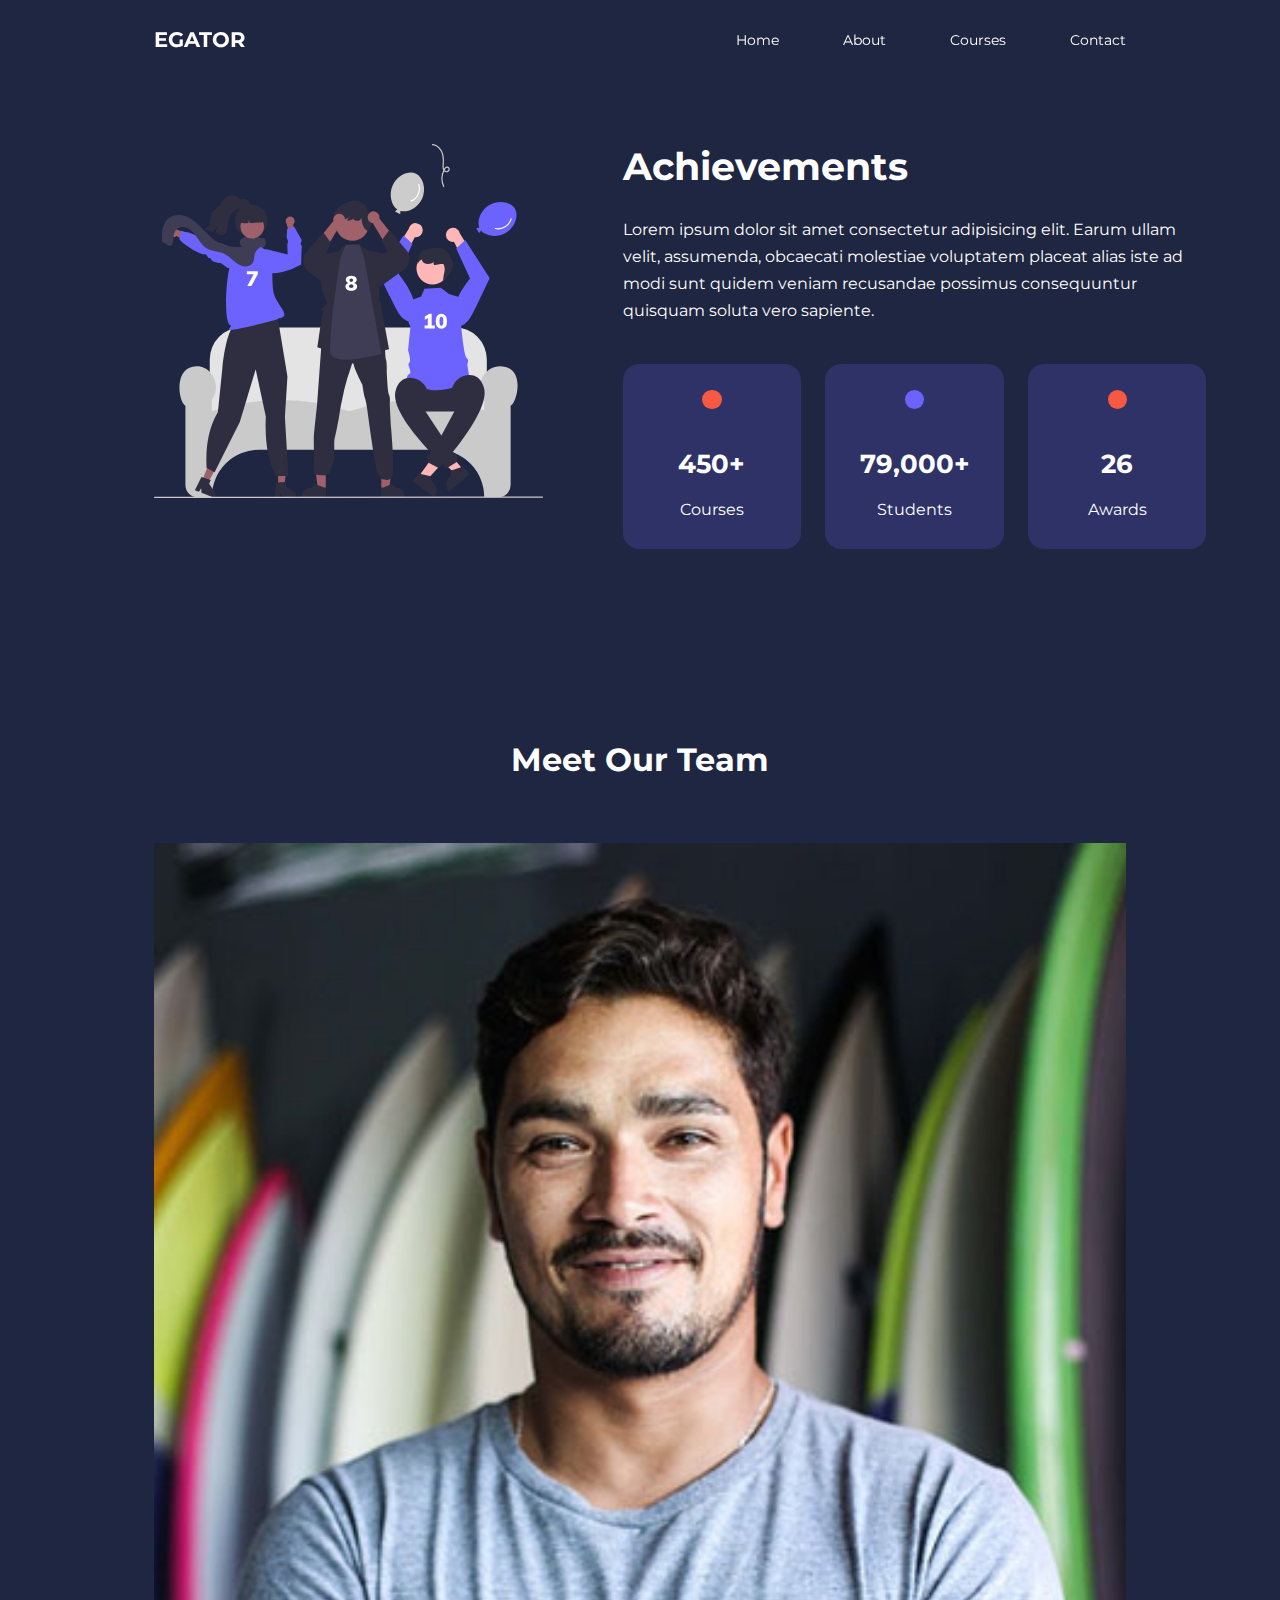
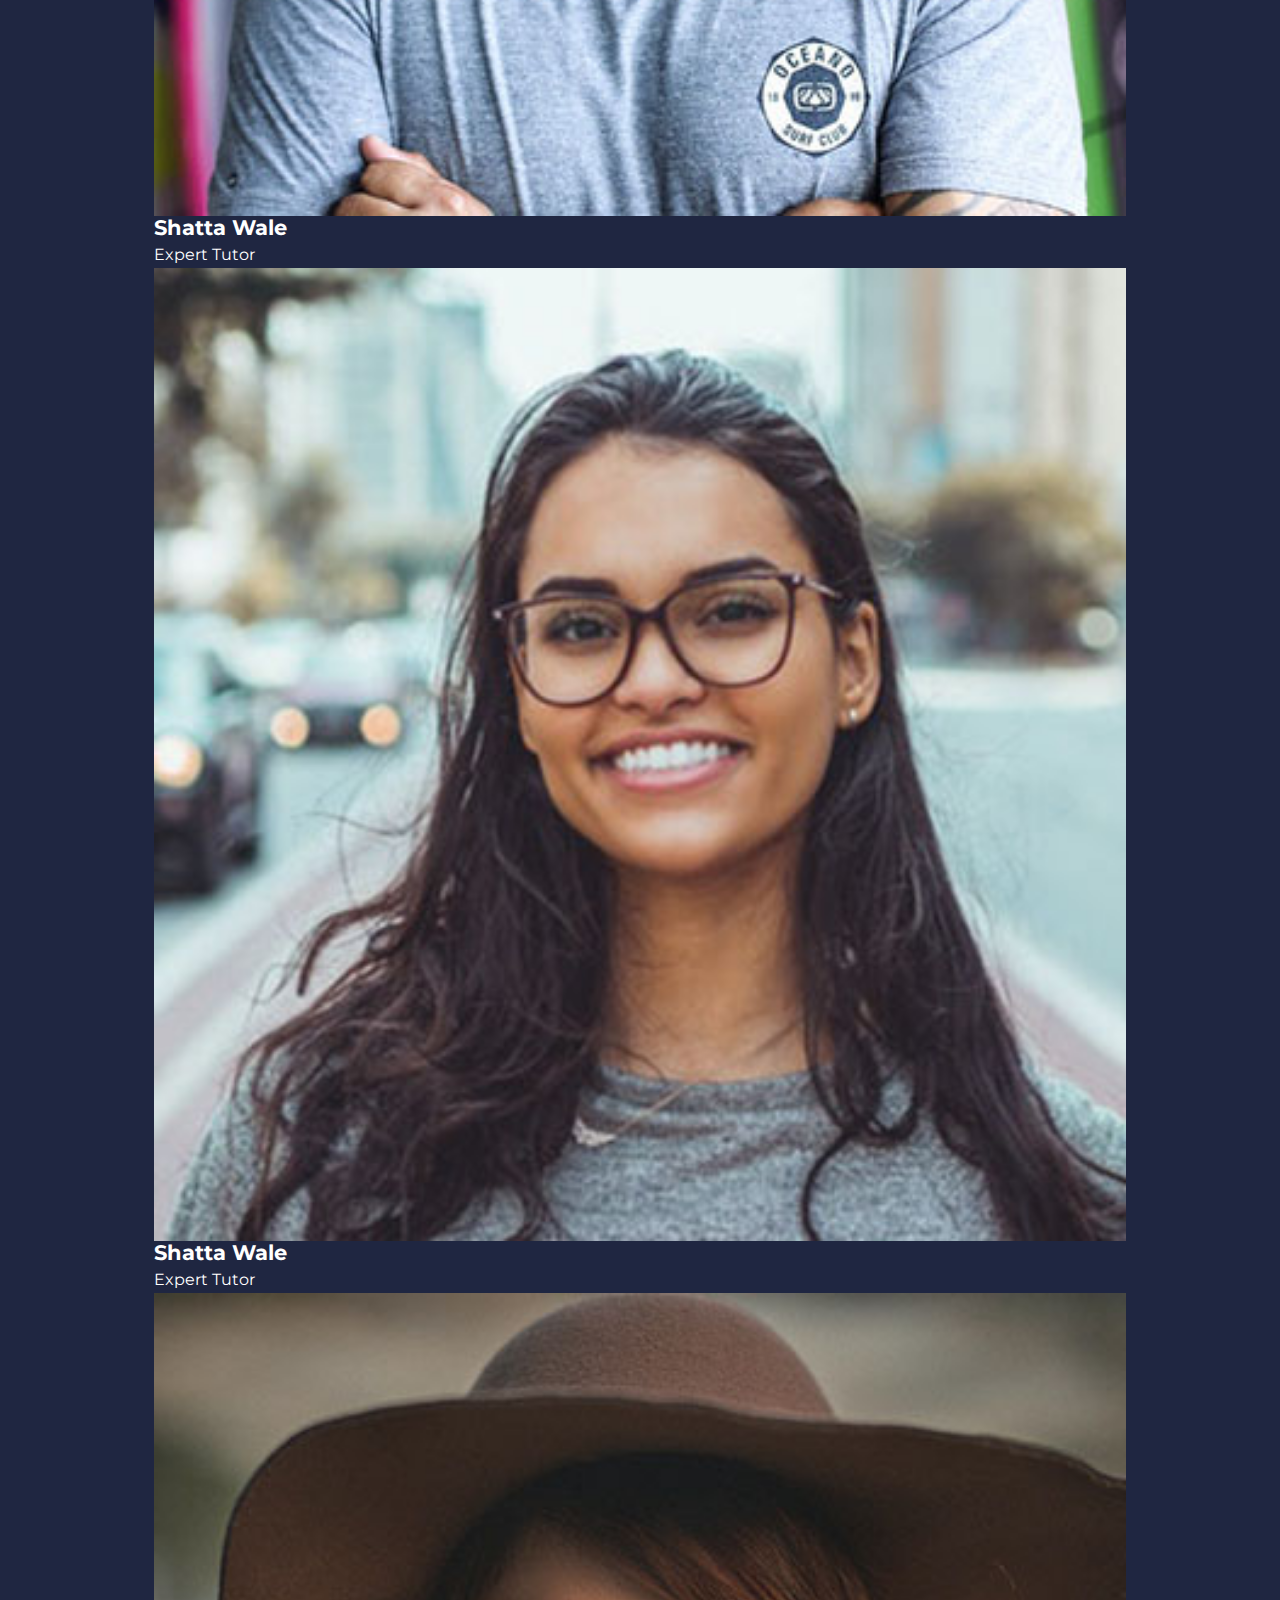
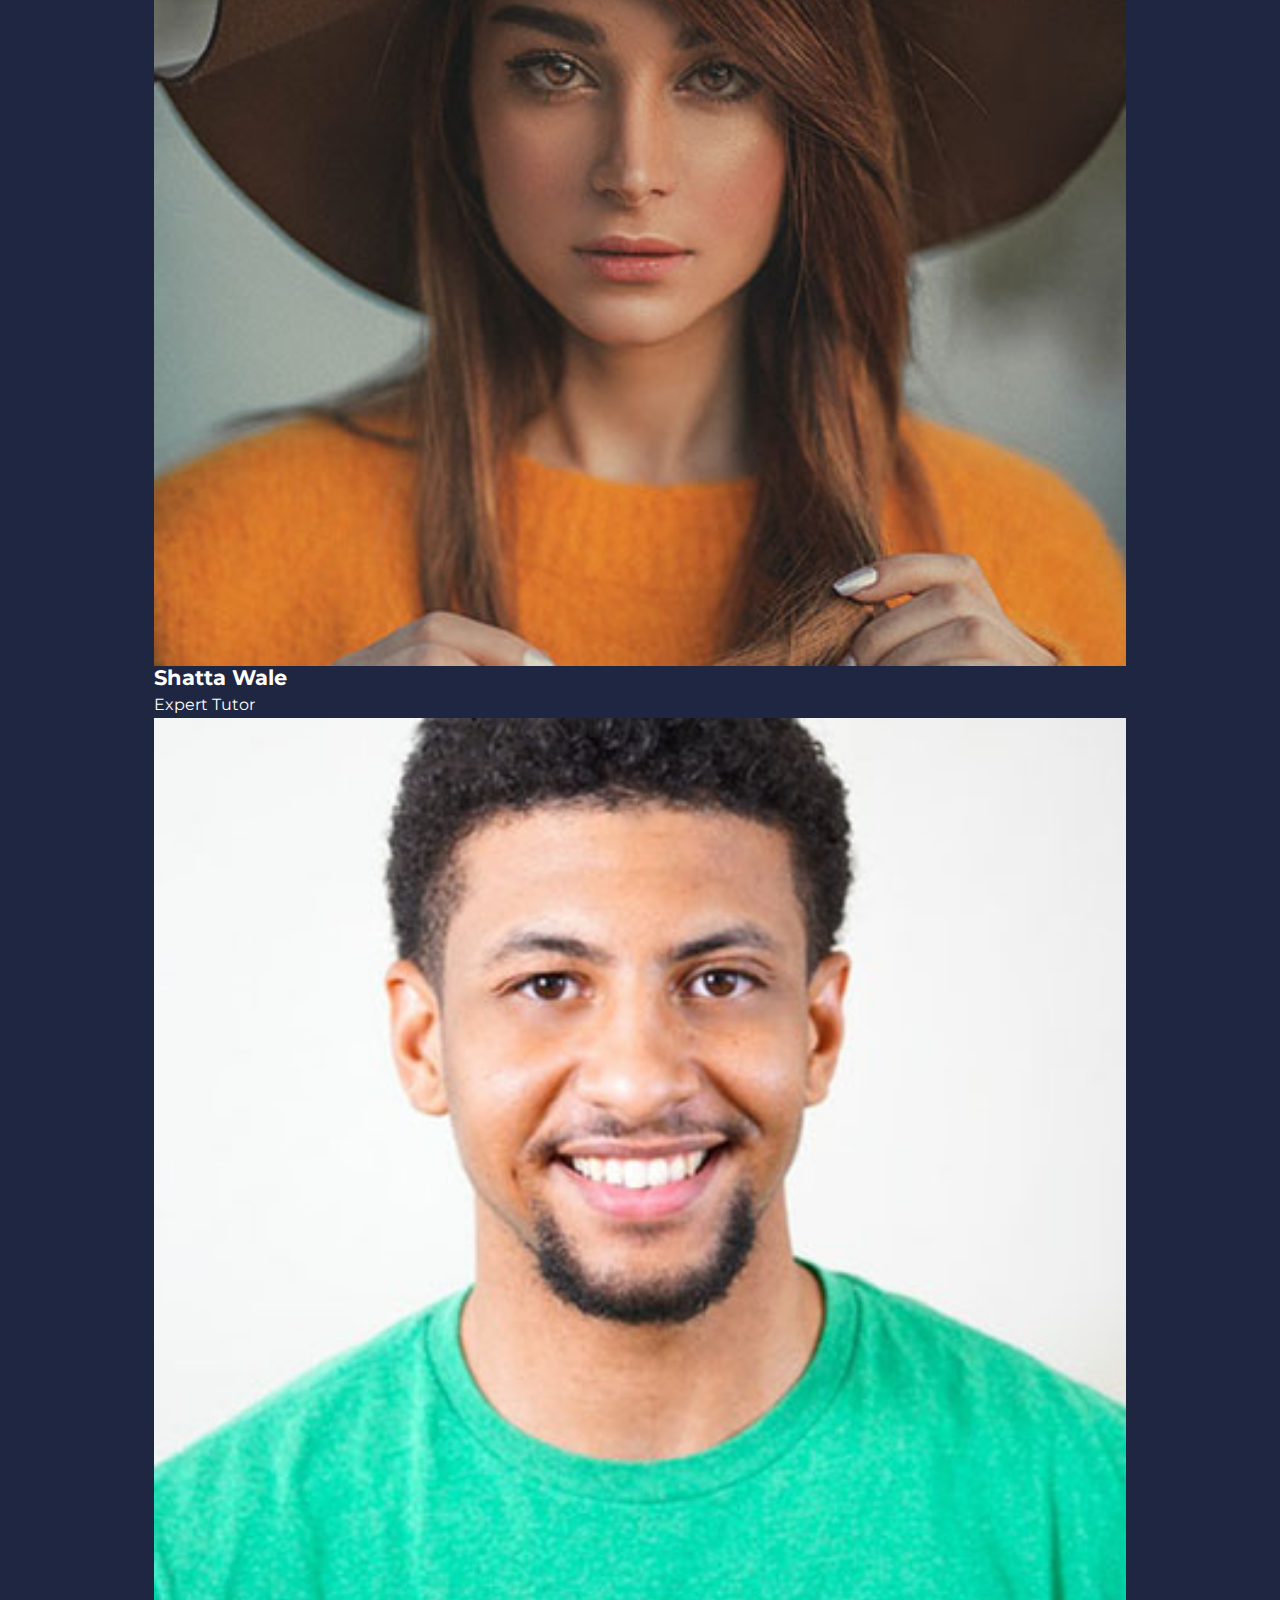
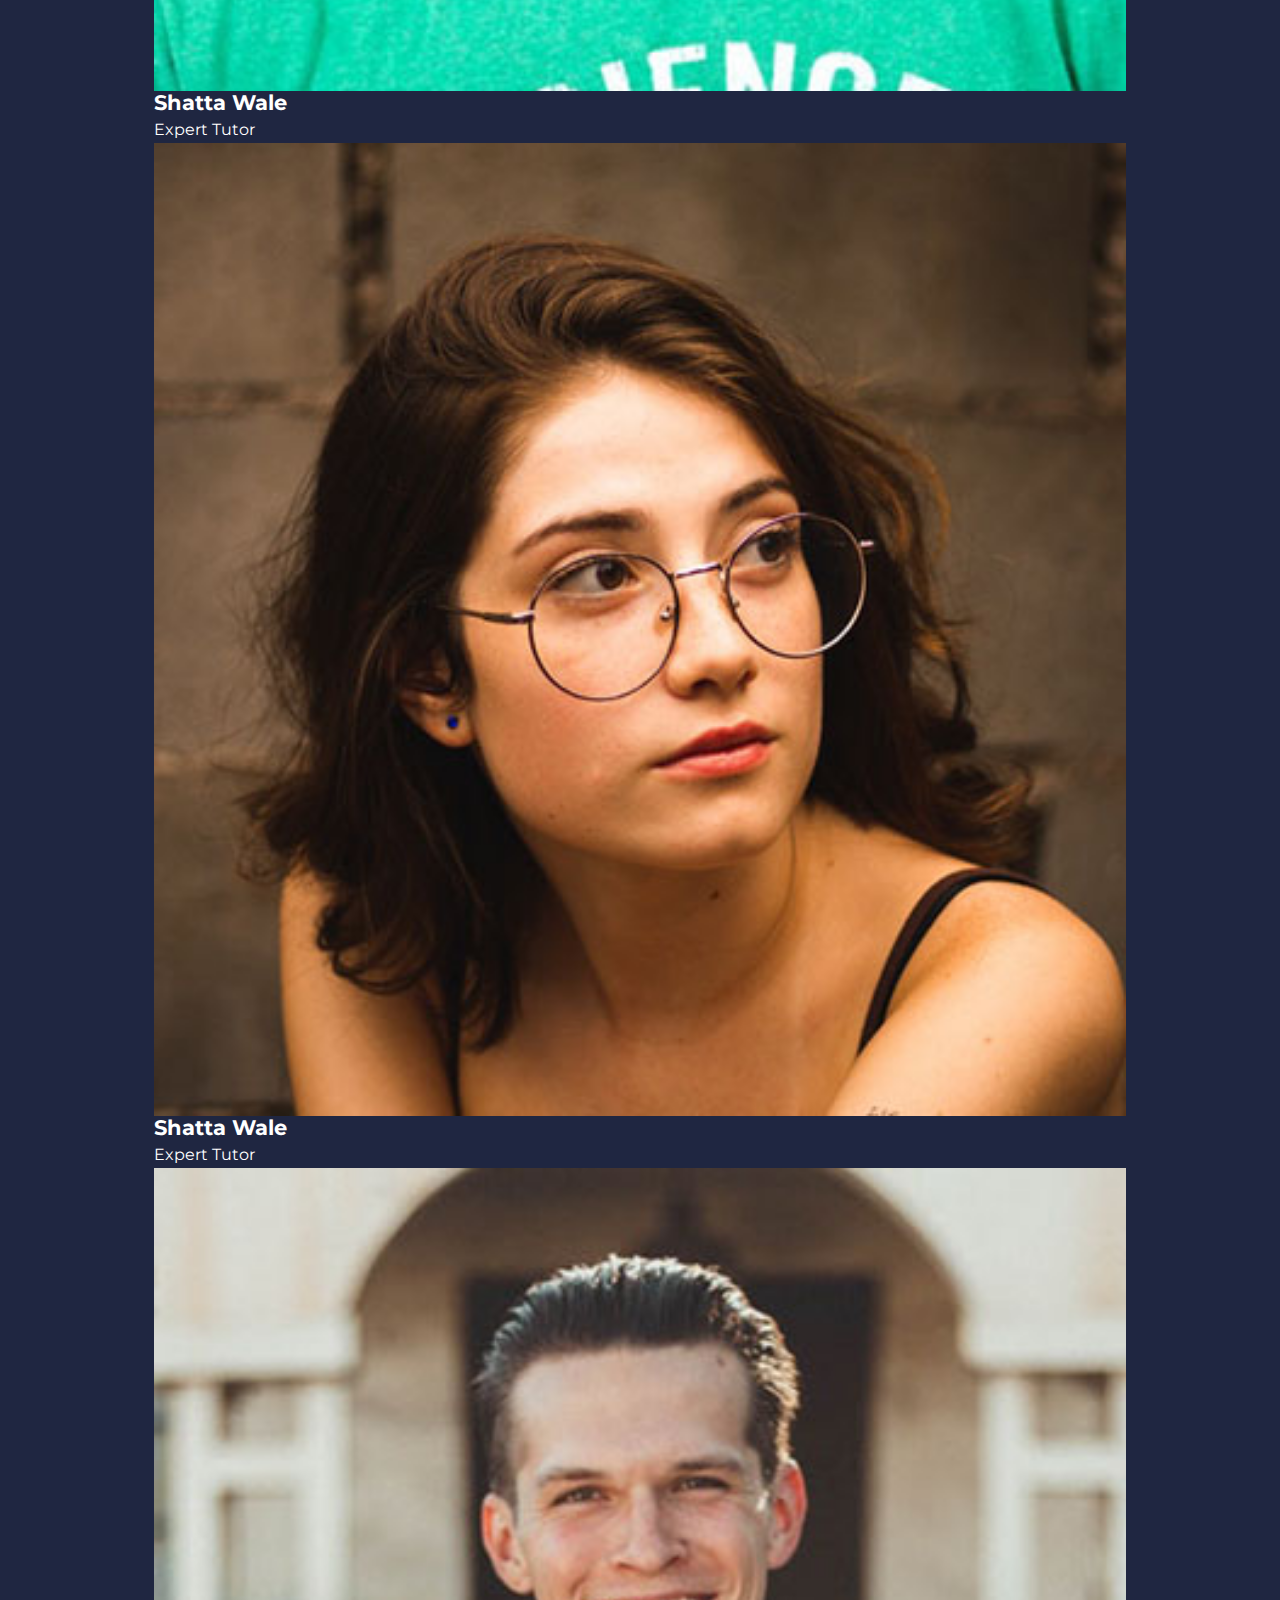
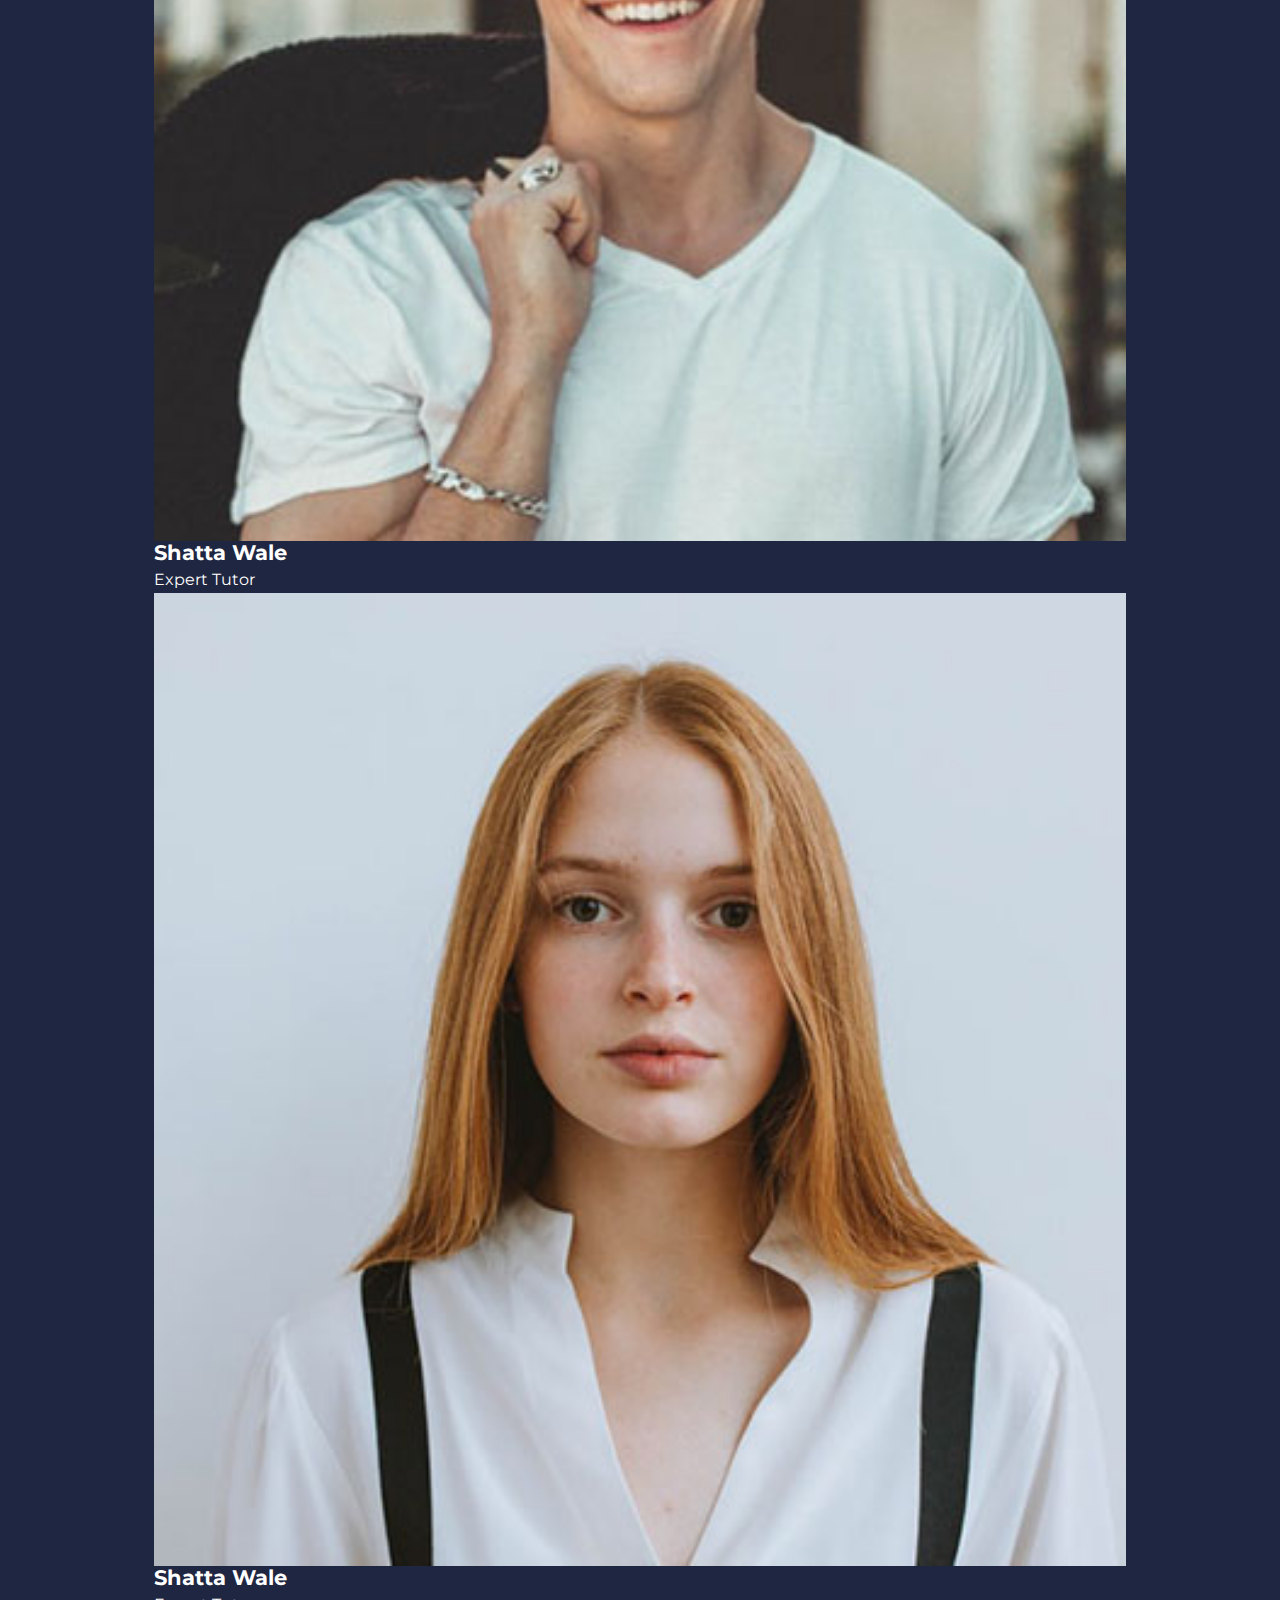
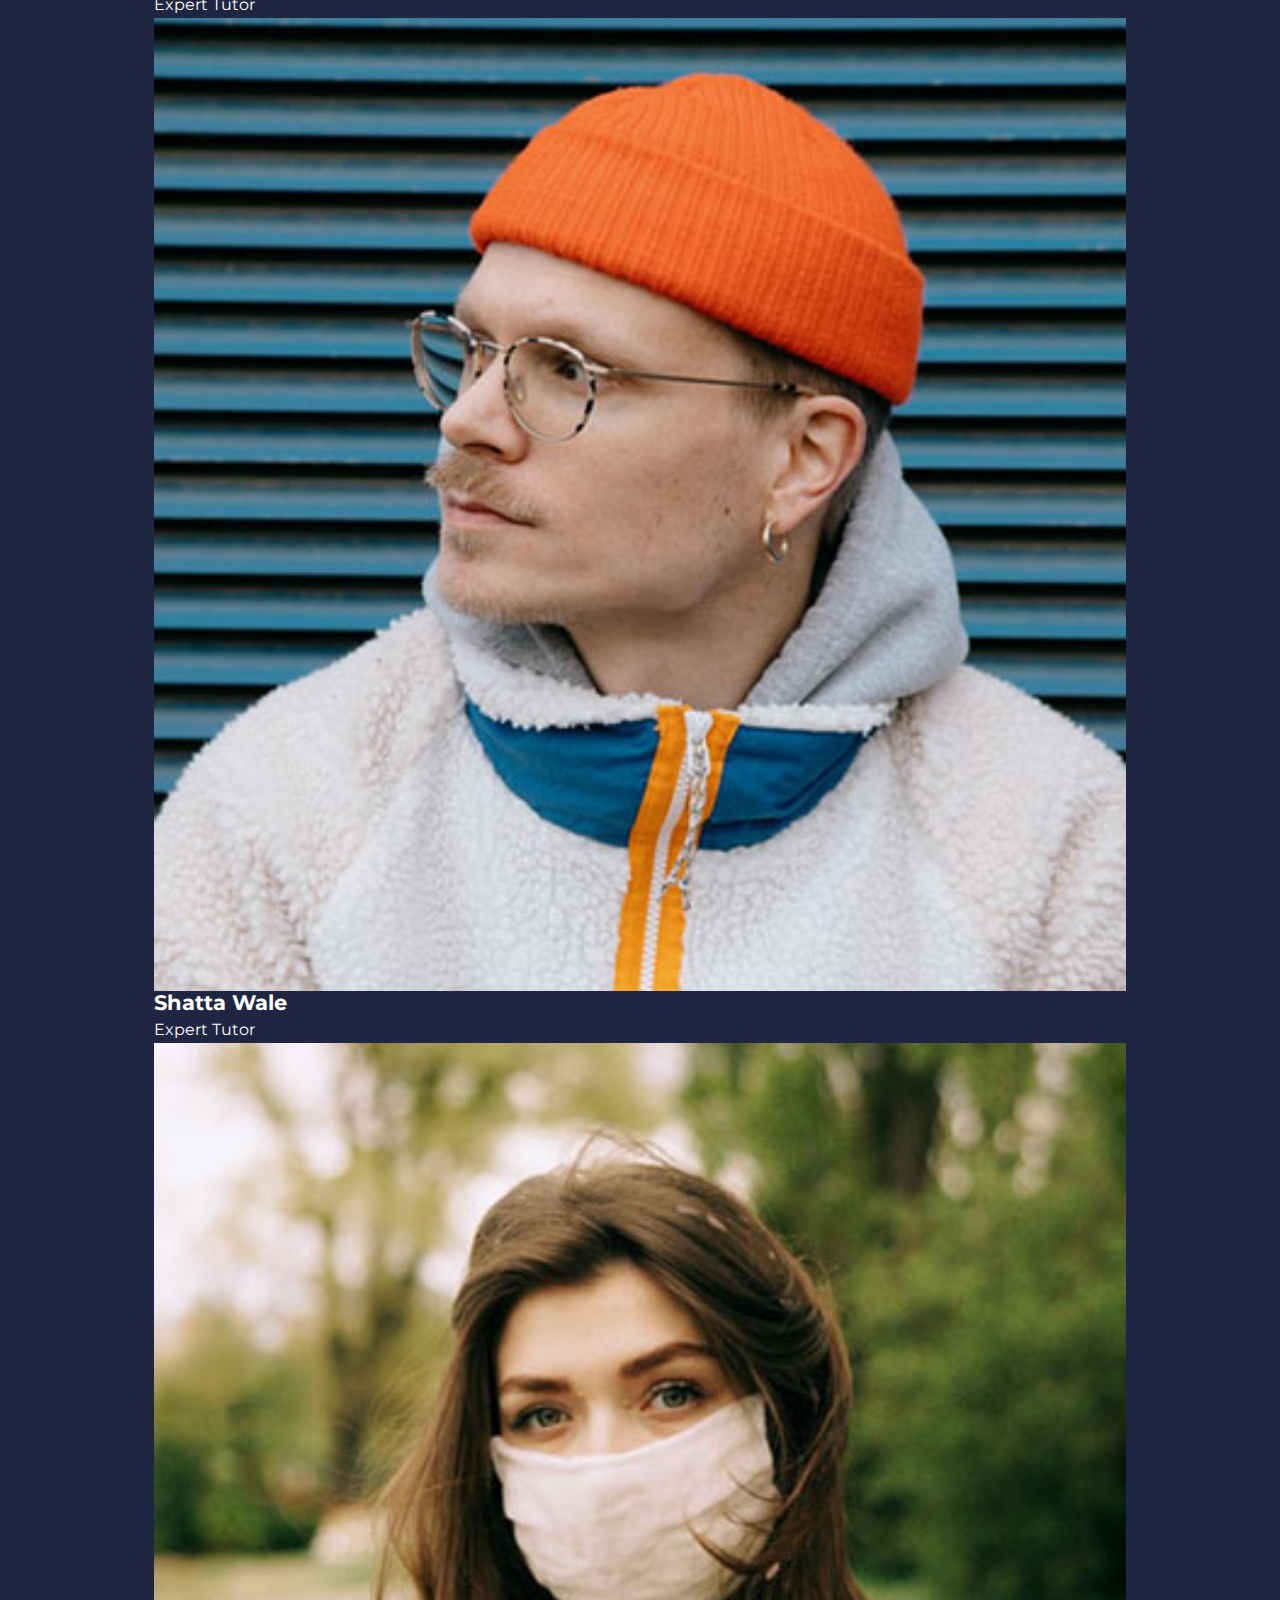
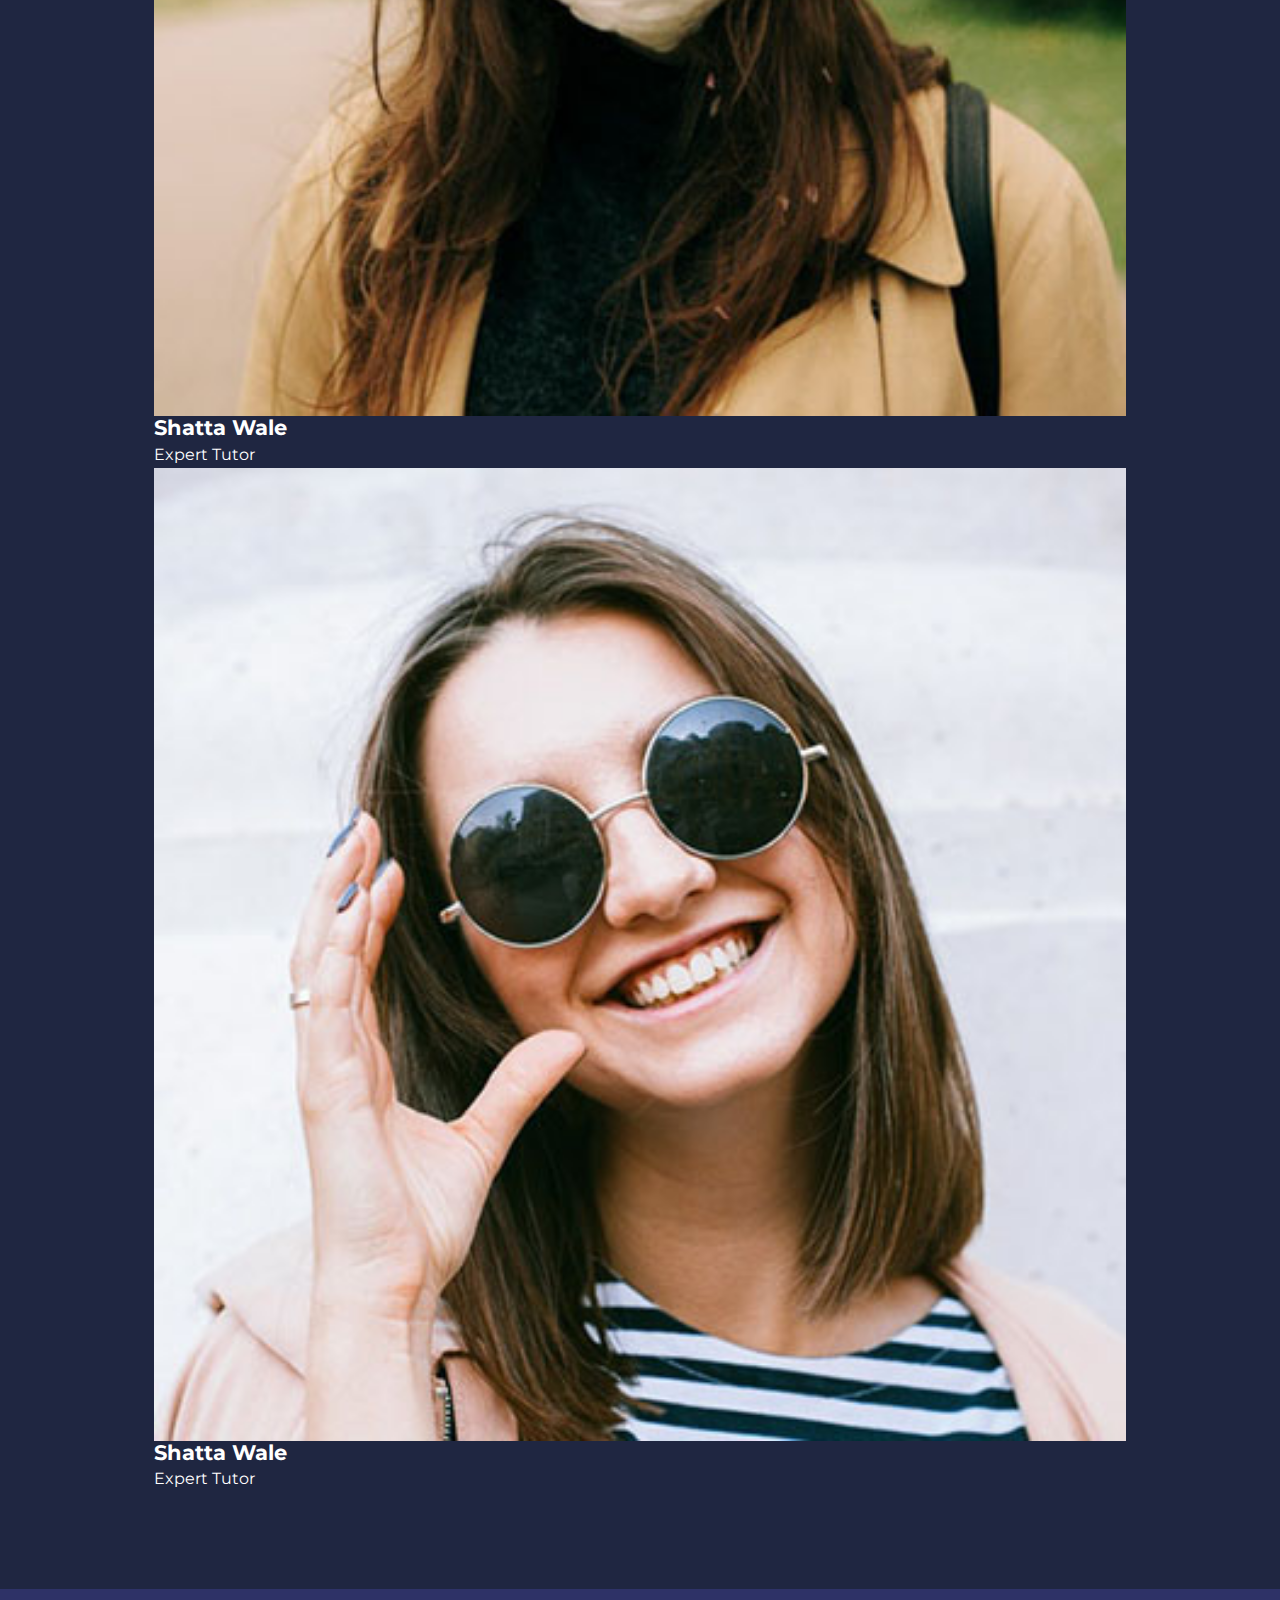
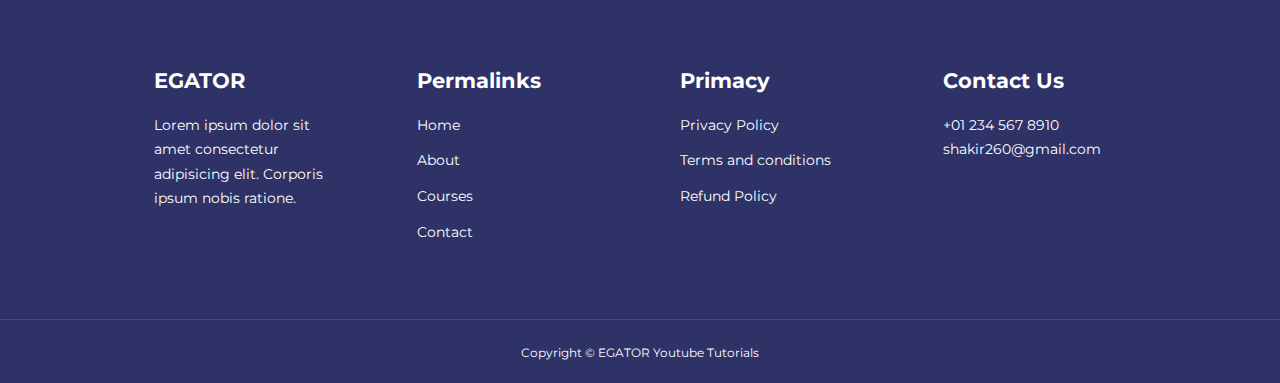
==== commit d866f5cb: "Education_website" ====
--- a/about.html
+++ b/about.html
@@ -100,117 +100,130 @@
             </article>
             <article class="team__member">
                 <div class="team__member-image">
-                    <img src="./images/tm1.jpg">
-                </div>
-                <div class="team__member-info">
-                    <h4>Shatta Wale</h4>
-                    <p>Expert Tutor</p>
-                </div>
-                <div class="team__member-socials">
-                    <a href="https://instagram.com" target="_blank"><i class="uil uil-instagram"></i></a>
-                    <a href="https://twitter.com" target="_blank"><i class="uil uil-twitter-alt"></i></a>
-                    <a href="https://linkedin.com" target="_blank"><i class="uil uil-linkedin-alt"></i></a>
-                </div>
-            </article>
-            <article class="team__member">
-                <div class="team__member-image">
-                    <img src="./images/tm1.jpg">
-                </div>
-                <div class="team__member-info">
-                    <h4>Shatta Wale</h4>
-                    <p>Expert Tutor</p>
-                </div>
-                <div class="team__member-socials">
-                    <a href="https://instagram.com" target="_blank"><i class="uil uil-instagram"></i></a>
-                    <a href="https://twitter.com" target="_blank"><i class="uil uil-twitter-alt"></i></a>
-                    <a href="https://linkedin.com" target="_blank"><i class="uil uil-linkedin-alt"></i></a>
-                </div>
-            </article>
-            <article class="team__member">
-                <div class="team__member-image">
-                    <img src="./images/tm1.jpg">
-                </div>
-                <div class="team__member-info">
-                    <h4>Shatta Wale</h4>
-                    <p>Expert Tutor</p>
-                </div>
-                <div class="team__member-socials">
-                    <a href="https://instagram.com" target="_blank"><i class="uil uil-instagram"></i></a>
-                    <a href="https://twitter.com" target="_blank"><i class="uil uil-twitter-alt"></i></a>
-                    <a href="https://linkedin.com" target="_blank"><i class="uil uil-linkedin-alt"></i></a>
-                </div>
-            </article>
-            <article class="team__member">
-                <div class="team__member-image">
-                    <img src="./images/tm1.jpg">
-                </div>
-                <div class="team__member-info">
-                    <h4>Shatta Wale</h4>
-                    <p>Expert Tutor</p>
-                </div>
-                <div class="team__member-socials">
-                    <a href="https://instagram.com" target="_blank"><i class="uil uil-instagram"></i></a>
-                    <a href="https://twitter.com" target="_blank"><i class="uil uil-twitter-alt"></i></a>
-                    <a href="https://linkedin.com" target="_blank"><i class="uil uil-linkedin-alt"></i></a>
-                </div>
-            </article>
-            <article class="team__member">
-                <div class="team__member-image">
-                    <img src="./images/tm1.jpg">
-                </div>
-                <div class="team__member-info">
-                    <h4>Shatta Wale</h4>
-                    <p>Expert Tutor</p>
-                </div>
-                <div class="team__member-socials">
-                    <a href="https://instagram.com" target="_blank"><i class="uil uil-instagram"></i></a>
-                    <a href="https://twitter.com" target="_blank"><i class="uil uil-twitter-alt"></i></a>
-                    <a href="https://linkedin.com" target="_blank"><i class="uil uil-linkedin-alt"></i></a>
-                </div>
-            </article>
-            <article class="team__member">
-                <div class="team__member-image">
-                    <img src="./images/tm1.jpg">
-                </div>
-                <div class="team__member-info">
-                    <h4>Shatta Wale</h4>
-                    <p>Expert Tutor</p>
-                </div>
-                <div class="team__member-socials">
-                    <a href="https://instagram.com" target="_blank"><i class="uil uil-instagram"></i></a>
-                    <a href="https://twitter.com" target="_blank"><i class="uil uil-twitter-alt"></i></a>
-                    <a href="https://linkedin.com" target="_blank"><i class="uil uil-linkedin-alt"></i></a>
-                </div>
-            </article>
-            <article class="team__member">
-                <div class="team__member-image">
-                    <img src="./images/tm1.jpg">
-                </div>
-                <div class="team__member-info">
-                    <h4>Shatta Wale</h4>
-                    <p>Expert Tutor</p>
-                </div>
-                <div class="team__member-socials">
-                    <a href="https://instagram.com" target="_blank"><i class="uil uil-instagram"></i></a>
-                    <a href="https://twitter.com" target="_blank"><i class="uil uil-twitter-alt"></i></a>
-                    <a href="https://linkedin.com" target="_blank"><i class="uil uil-linkedin-alt"></i></a>
-                </div>
-            </article>
-            <article class="team__member">
-                <div class="team__member-image">
-                    <img src="./images/tm1.jpg">
-                </div>
-                <div class="team__member-info">
-                    <h4>Shatta Wale</h4>
-                    <p>Expert Tutor</p>
-                </div>
-                <div class="team__member-socials">
-                    <a href="https://instagram.com" target="_blank"><i class="uil uil-instagram"></i></a>
-                    <a href="https://twitter.com" target="_blank"><i class="uil uil-twitter-alt"></i></a>
-                    <a href="https://linkedin.com" target="_blank"><i class="uil uil-linkedin-alt"></i></a>
-                </div>
-            </article>
-            
+                    <img src="./images/tm2.jpg">
+                </div>
+                <div class="team__member-info">
+                    <h4>Shatta Wale</h4>
+                    <p>Expert Tutor</p>
+                </div>
+                <div class="team__member-socials">
+                    <a href="https://instagram.com" target="_blank"><i class="uil uil-instagram"></i></a>
+                    <a href="https://twitter.com" target="_blank"><i class="uil uil-twitter-alt"></i></a>
+                    <a href="https://linkedin.com" target="_blank"><i class="uil uil-linkedin-alt"></i></a>
+                </div>
+            </article>
+            <article class="team__member">
+                <div class="team__member-image">
+                    <img src="./images/tm3.jpg">
+                </div>
+                <div class="team__member-info">
+                    <h4>Shatta Wale</h4>
+                    <p>Expert Tutor</p>
+                </div>
+                <div class="team__member-socials">
+                    <a href="https://instagram.com" target="_blank"><i class="uil uil-instagram"></i></a>
+                    <a href="https://twitter.com" target="_blank"><i class="uil uil-twitter-alt"></i></a>
+                    <a href="https://linkedin.com" target="_blank"><i class="uil uil-linkedin-alt"></i></a>
+                </div>
+            </article>
+            <article class="team__member">
+                <div class="team__member-image">
+                    <img src="./images/tm4.jpg">
+                </div>
+                <div class="team__member-info">
+                    <h4>Shatta Wale</h4>
+                    <p>Expert Tutor</p>
+                </div>
+                <div class="team__member-socials">
+                    <a href="https://instagram.com" target="_blank"><i class="uil uil-instagram"></i></a>
+                    <a href="https://twitter.com" target="_blank"><i class="uil uil-twitter-alt"></i></a>
+                    <a href="https://linkedin.com" target="_blank"><i class="uil uil-linkedin-alt"></i></a>
+                </div>
+            </article>
+            <article class="team__member">
+                <div class="team__member-image">
+                    <img src="./images/tm5.jpg">
+                </div>
+                <div class="team__member-info">
+                    <h4>Shatta Wale</h4>
+                    <p>Expert Tutor</p>
+                </div>
+                <div class="team__member-socials">
+                    <a href="https://instagram.com" target="_blank"><i class="uil uil-instagram"></i></a>
+                    <a href="https://twitter.com" target="_blank"><i class="uil uil-twitter-alt"></i></a>
+                    <a href="https://linkedin.com" target="_blank"><i class="uil uil-linkedin-alt"></i></a>
+                </div>
+            </article>
+            <article class="team__member">
+                <div class="team__member-image">
+                    <img src="./images/tm6.jpg">
+                </div>
+                <div class="team__member-info">
+                    <h4>Shatta Wale</h4>
+                    <p>Expert Tutor</p>
+                </div>
+                <div class="team__member-socials">
+                    <a href="https://instagram.com" target="_blank"><i class="uil uil-instagram"></i></a>
+                    <a href="https://twitter.com" target="_blank"><i class="uil uil-twitter-alt"></i></a>
+                    <a href="https://linkedin.com" target="_blank"><i class="uil uil-linkedin-alt"></i></a>
+                </div>
+            </article>
+            <article class="team__member">
+                <div class="team__member-image">
+                    <img src="./images/tm7.jpg">
+                </div>
+                <div class="team__member-info">
+                    <h4>Shatta Wale</h4>
+                    <p>Expert Tutor</p>
+                </div>
+                <div class="team__member-socials">
+                    <a href="https://instagram.com" target="_blank"><i class="uil uil-instagram"></i></a>
+                    <a href="https://twitter.com" target="_blank"><i class="uil uil-twitter-alt"></i></a>
+                    <a href="https://linkedin.com" target="_blank"><i class="uil uil-linkedin-alt"></i></a>
+                </div>
+            </article>
+            <article class="team__member">
+                <div class="team__member-image">
+                    <img src="./images/tm8.jpg">
+                </div>
+                <div class="team__member-info">
+                    <h4>Shatta Wale</h4>
+                    <p>Expert Tutor</p>
+                </div>
+                <div class="team__member-socials">
+                    <a href="https://instagram.com" target="_blank"><i class="uil uil-instagram"></i></a>
+                    <a href="https://twitter.com" target="_blank"><i class="uil uil-twitter-alt"></i></a>
+                    <a href="https://linkedin.com" target="_blank"><i class="uil uil-linkedin-alt"></i></a>
+                </div>
+            </article>
+            <article class="team__member">
+                <div class="team__member-image">
+                    <img src="./images/tm9.jpg">
+                </div>
+                <div class="team__member-info">
+                    <h4>Shatta Wale</h4>
+                    <p>Expert Tutor</p>
+                </div>
+                <div class="team__member-socials">
+                    <a href="https://instagram.com" target="_blank"><i class="uil uil-instagram"></i></a>
+                    <a href="https://twitter.com" target="_blank"><i class="uil uil-twitter-alt"></i></a>
+                    <a href="https://linkedin.com" target="_blank"><i class="uil uil-linkedin-alt"></i></a>
+                </div>
+            </article>
+            <article class="team__member">
+                <div class="team__member-image">
+                    <img src="./images/tm10.jpg">
+                </div>
+                <div class="team__member-info">
+                    <h4>Shatta Wale</h4>
+                    <p>Expert Tutor</p>
+                </div>
+                <div class="team__member-socials">
+                    <a href="https://instagram.com" target="_blank"><i class="uil uil-instagram"></i></a>
+                    <a href="https://twitter.com" target="_blank"><i class="uil uil-twitter-alt"></i></a>
+                    <a href="https://linkedin.com" target="_blank"><i class="uil uil-linkedin-alt"></i></a>
+                </div>
+            </article>
         </div>
     </section>
 
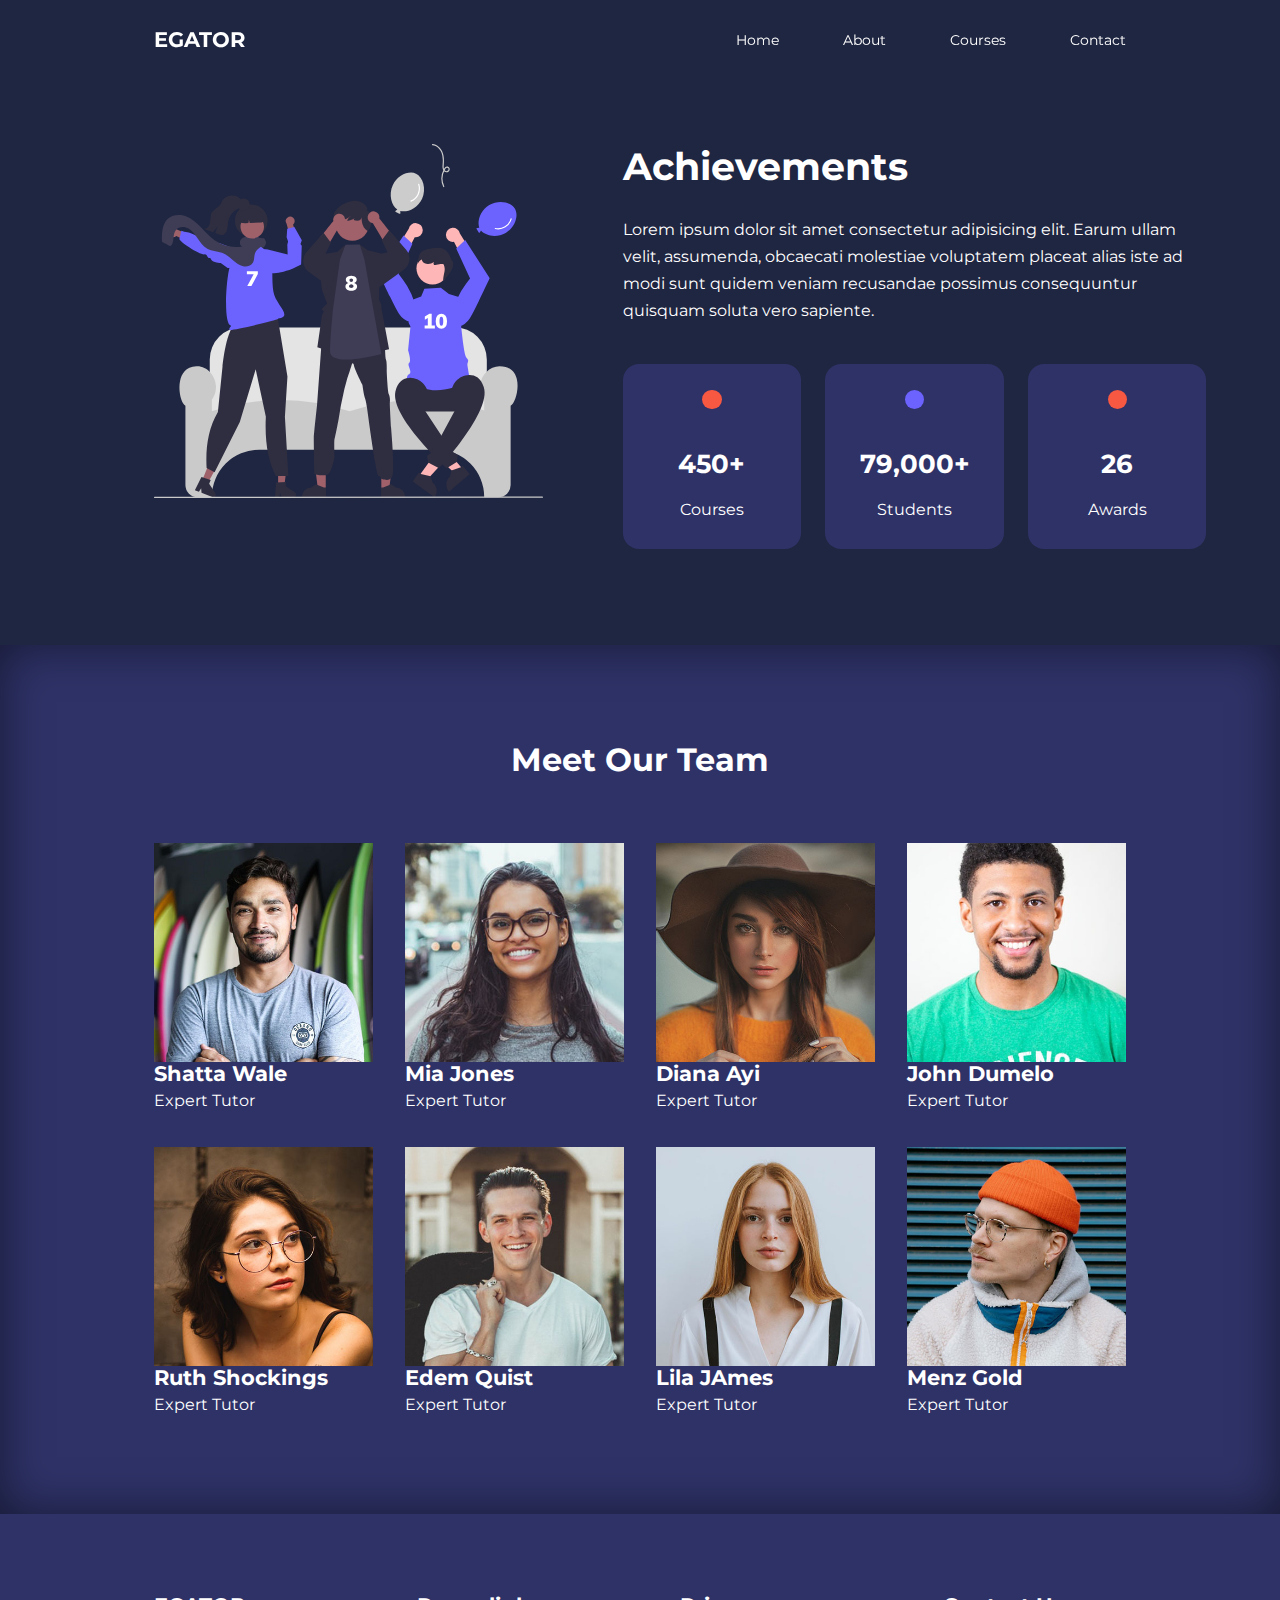
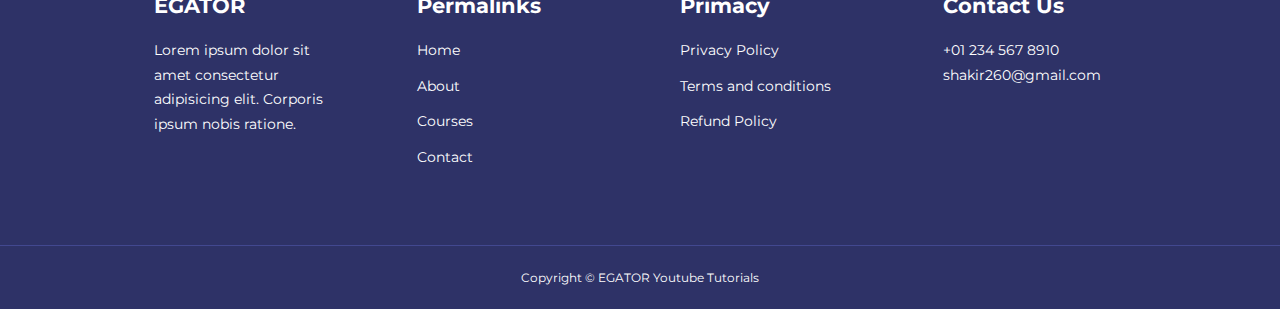
==== commit 7b724b36: "Education_website" ====
--- a/about.html
+++ b/about.html
@@ -103,7 +103,7 @@
                     <img src="./images/tm2.jpg">
                 </div>
                 <div class="team__member-info">
-                    <h4>Shatta Wale</h4>
+                    <h4>Mia Jones</h4>
                     <p>Expert Tutor</p>
                 </div>
                 <div class="team__member-socials">
@@ -117,7 +117,7 @@
                     <img src="./images/tm3.jpg">
                 </div>
                 <div class="team__member-info">
-                    <h4>Shatta Wale</h4>
+                    <h4>Diana Ayi</h4>
                     <p>Expert Tutor</p>
                 </div>
                 <div class="team__member-socials">
@@ -131,7 +131,7 @@
                     <img src="./images/tm4.jpg">
                 </div>
                 <div class="team__member-info">
-                    <h4>Shatta Wale</h4>
+                    <h4>John Dumelo</h4>
                     <p>Expert Tutor</p>
                 </div>
                 <div class="team__member-socials">
@@ -145,7 +145,7 @@
                     <img src="./images/tm5.jpg">
                 </div>
                 <div class="team__member-info">
-                    <h4>Shatta Wale</h4>
+                    <h4>Ruth Shockings</h4>
                     <p>Expert Tutor</p>
                 </div>
                 <div class="team__member-socials">
@@ -159,7 +159,7 @@
                     <img src="./images/tm6.jpg">
                 </div>
                 <div class="team__member-info">
-                    <h4>Shatta Wale</h4>
+                    <h4>Edem Quist</h4>
                     <p>Expert Tutor</p>
                 </div>
                 <div class="team__member-socials">
@@ -173,7 +173,7 @@
                     <img src="./images/tm7.jpg">
                 </div>
                 <div class="team__member-info">
-                    <h4>Shatta Wale</h4>
+                    <h4>Lila JAmes</h4>
                     <p>Expert Tutor</p>
                 </div>
                 <div class="team__member-socials">
@@ -187,35 +187,7 @@
                     <img src="./images/tm8.jpg">
                 </div>
                 <div class="team__member-info">
-                    <h4>Shatta Wale</h4>
-                    <p>Expert Tutor</p>
-                </div>
-                <div class="team__member-socials">
-                    <a href="https://instagram.com" target="_blank"><i class="uil uil-instagram"></i></a>
-                    <a href="https://twitter.com" target="_blank"><i class="uil uil-twitter-alt"></i></a>
-                    <a href="https://linkedin.com" target="_blank"><i class="uil uil-linkedin-alt"></i></a>
-                </div>
-            </article>
-            <article class="team__member">
-                <div class="team__member-image">
-                    <img src="./images/tm9.jpg">
-                </div>
-                <div class="team__member-info">
-                    <h4>Shatta Wale</h4>
-                    <p>Expert Tutor</p>
-                </div>
-                <div class="team__member-socials">
-                    <a href="https://instagram.com" target="_blank"><i class="uil uil-instagram"></i></a>
-                    <a href="https://twitter.com" target="_blank"><i class="uil uil-twitter-alt"></i></a>
-                    <a href="https://linkedin.com" target="_blank"><i class="uil uil-linkedin-alt"></i></a>
-                </div>
-            </article>
-            <article class="team__member">
-                <div class="team__member-image">
-                    <img src="./images/tm10.jpg">
-                </div>
-                <div class="team__member-info">
-                    <h4>Shatta Wale</h4>
+                    <h4>Menz Gold</h4>
                     <p>Expert Tutor</p>
                 </div>
                 <div class="team__member-socials">
--- a/css/about.css
+++ b/css/about.css
@@ -42,4 +42,15 @@
 }
 .achievement__card p{
     margin-top: 1rem;
+}
+
+/* Team */
+.team{
+    background: var(--color-bg1);
+    box-shadow: inset 0 0 3rem rgba(0, 0, 0, 0.5);
+}
+.team__container{
+    display: grid;
+    grid-template-columns: repeat(4, 1fr);
+    gap: 2rem;
 }